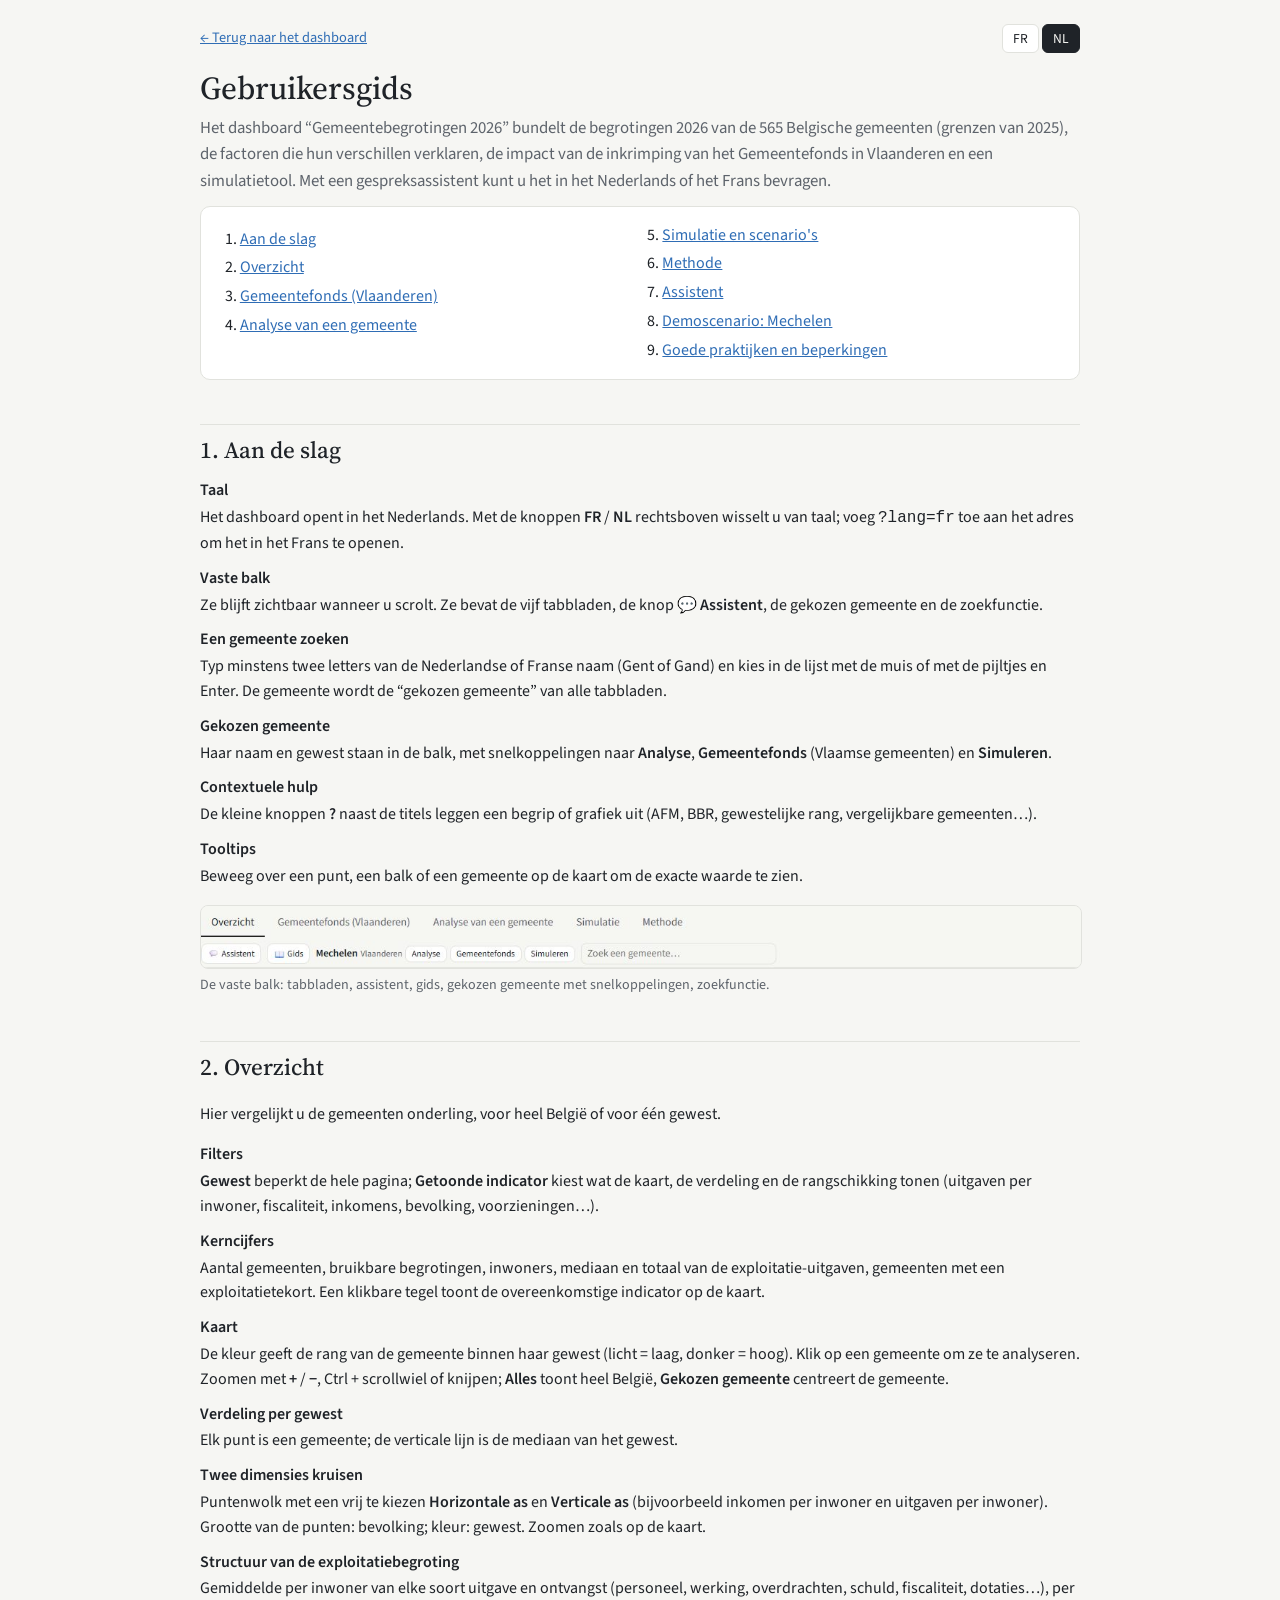
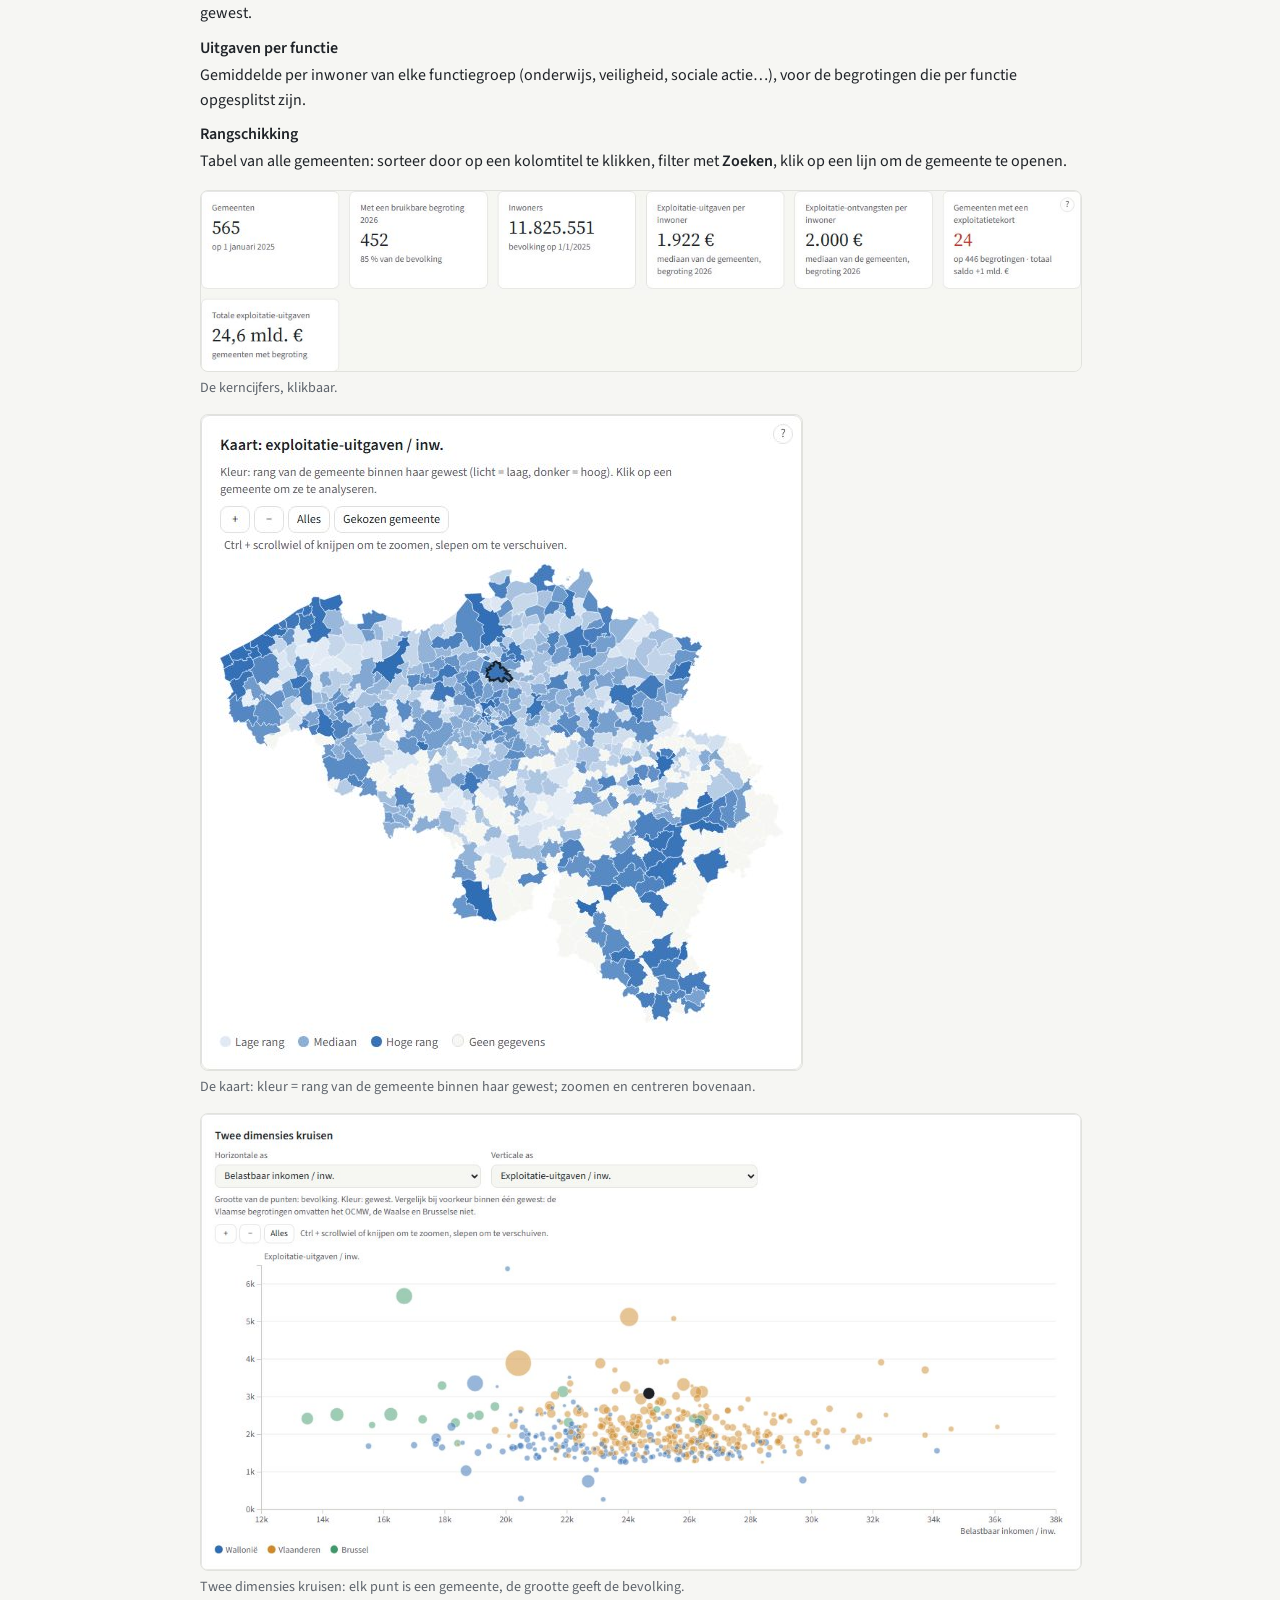
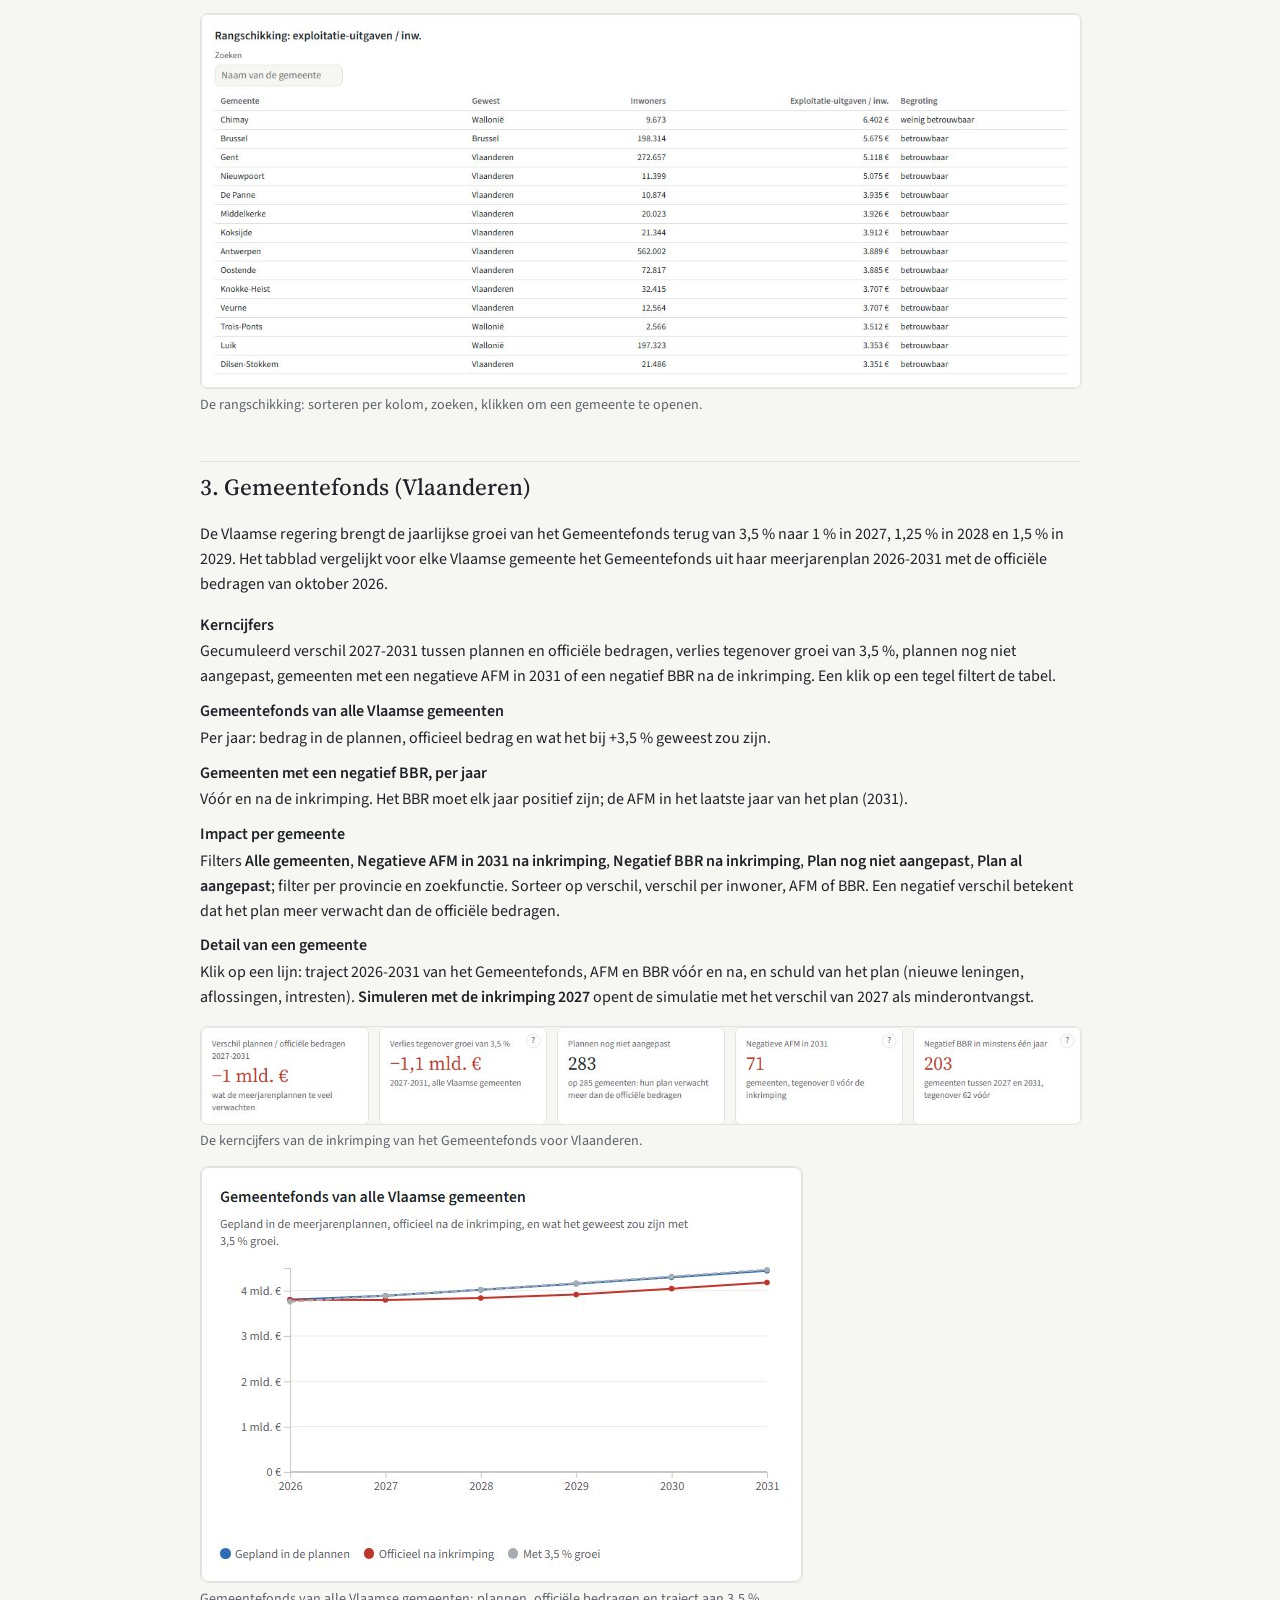
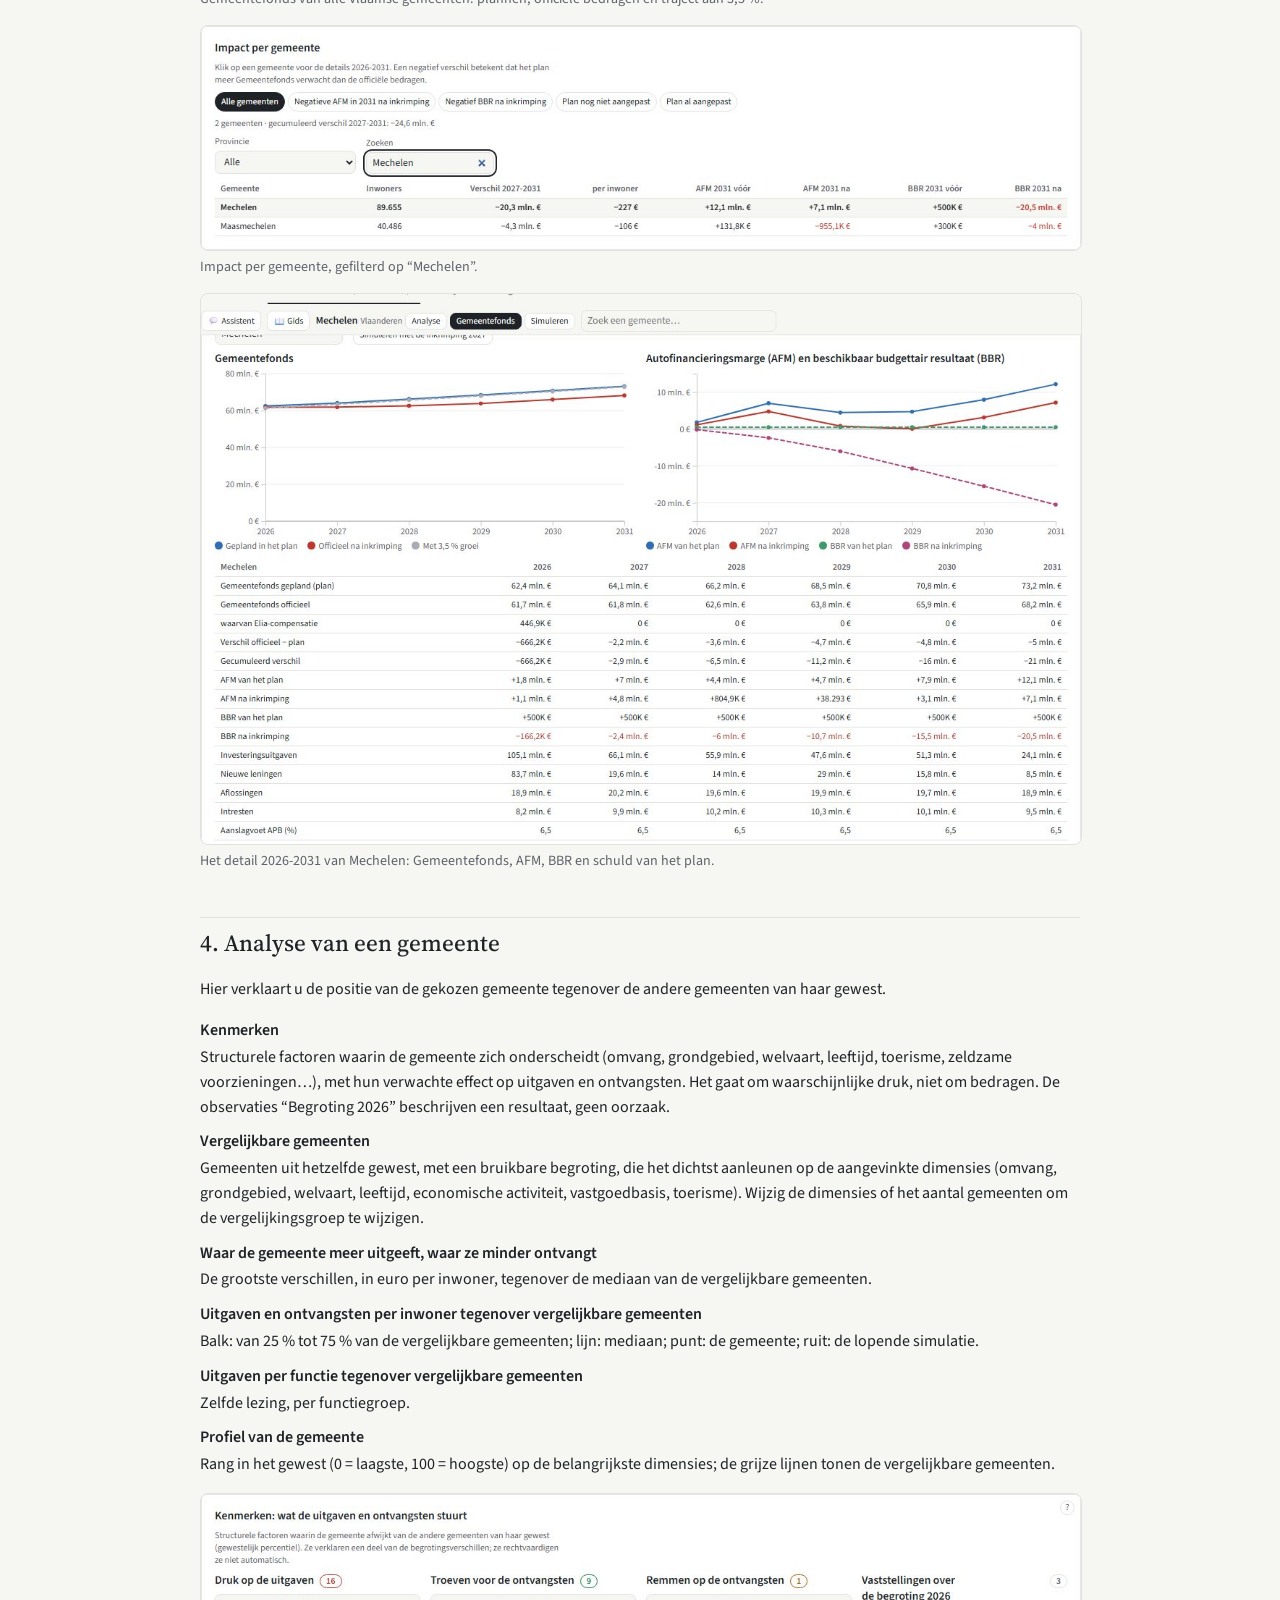
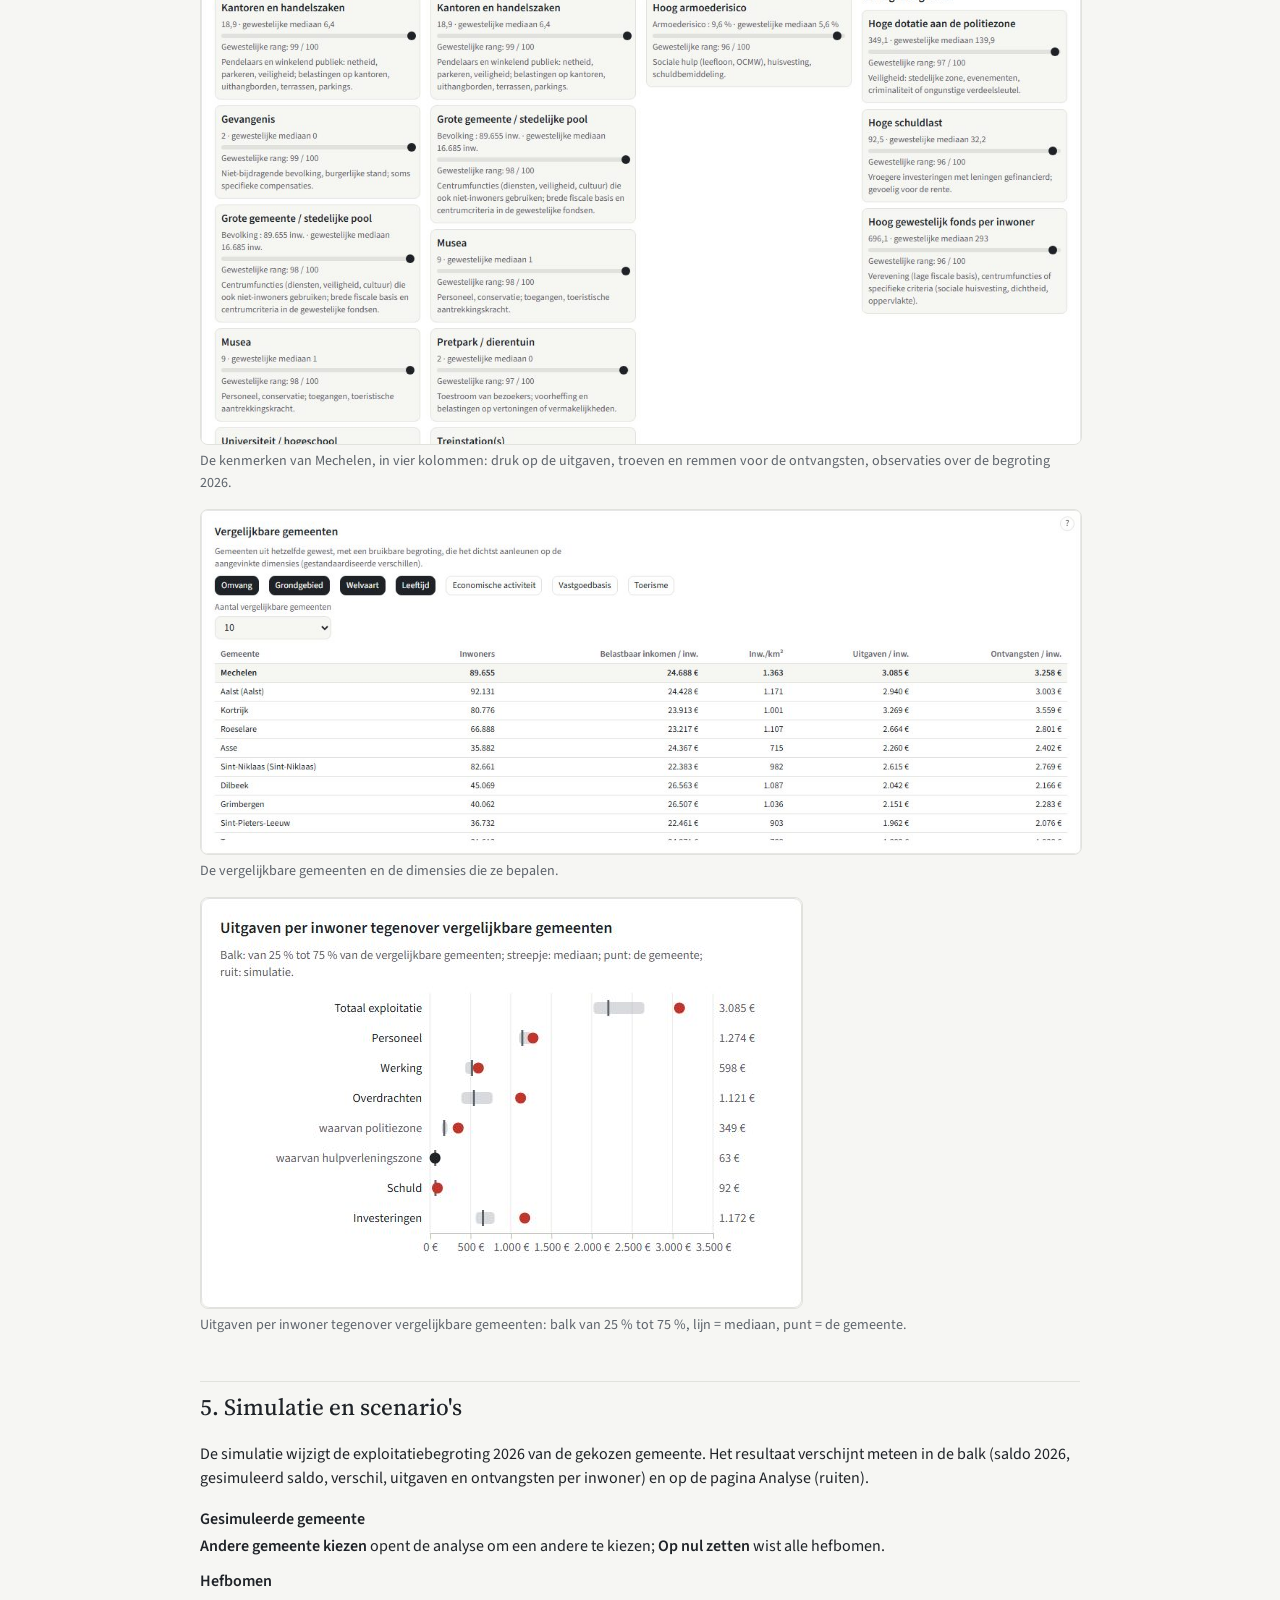
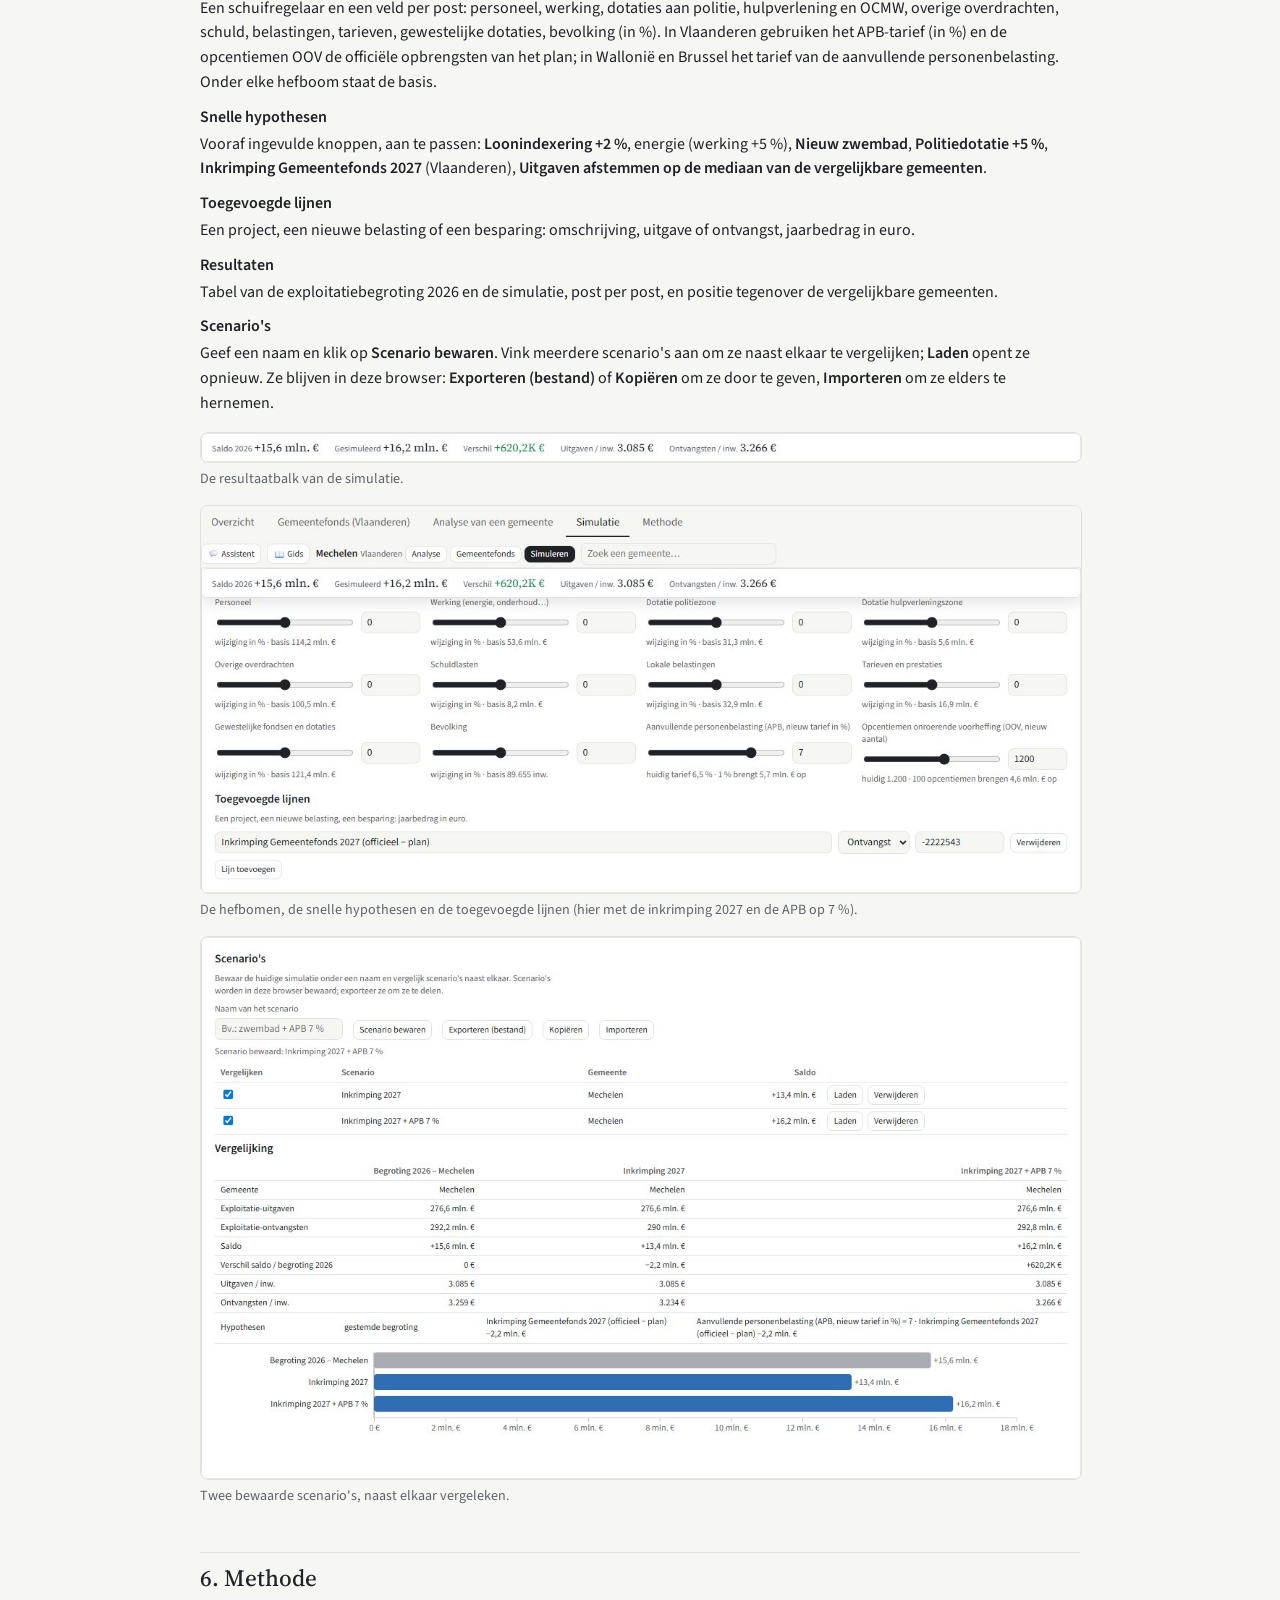
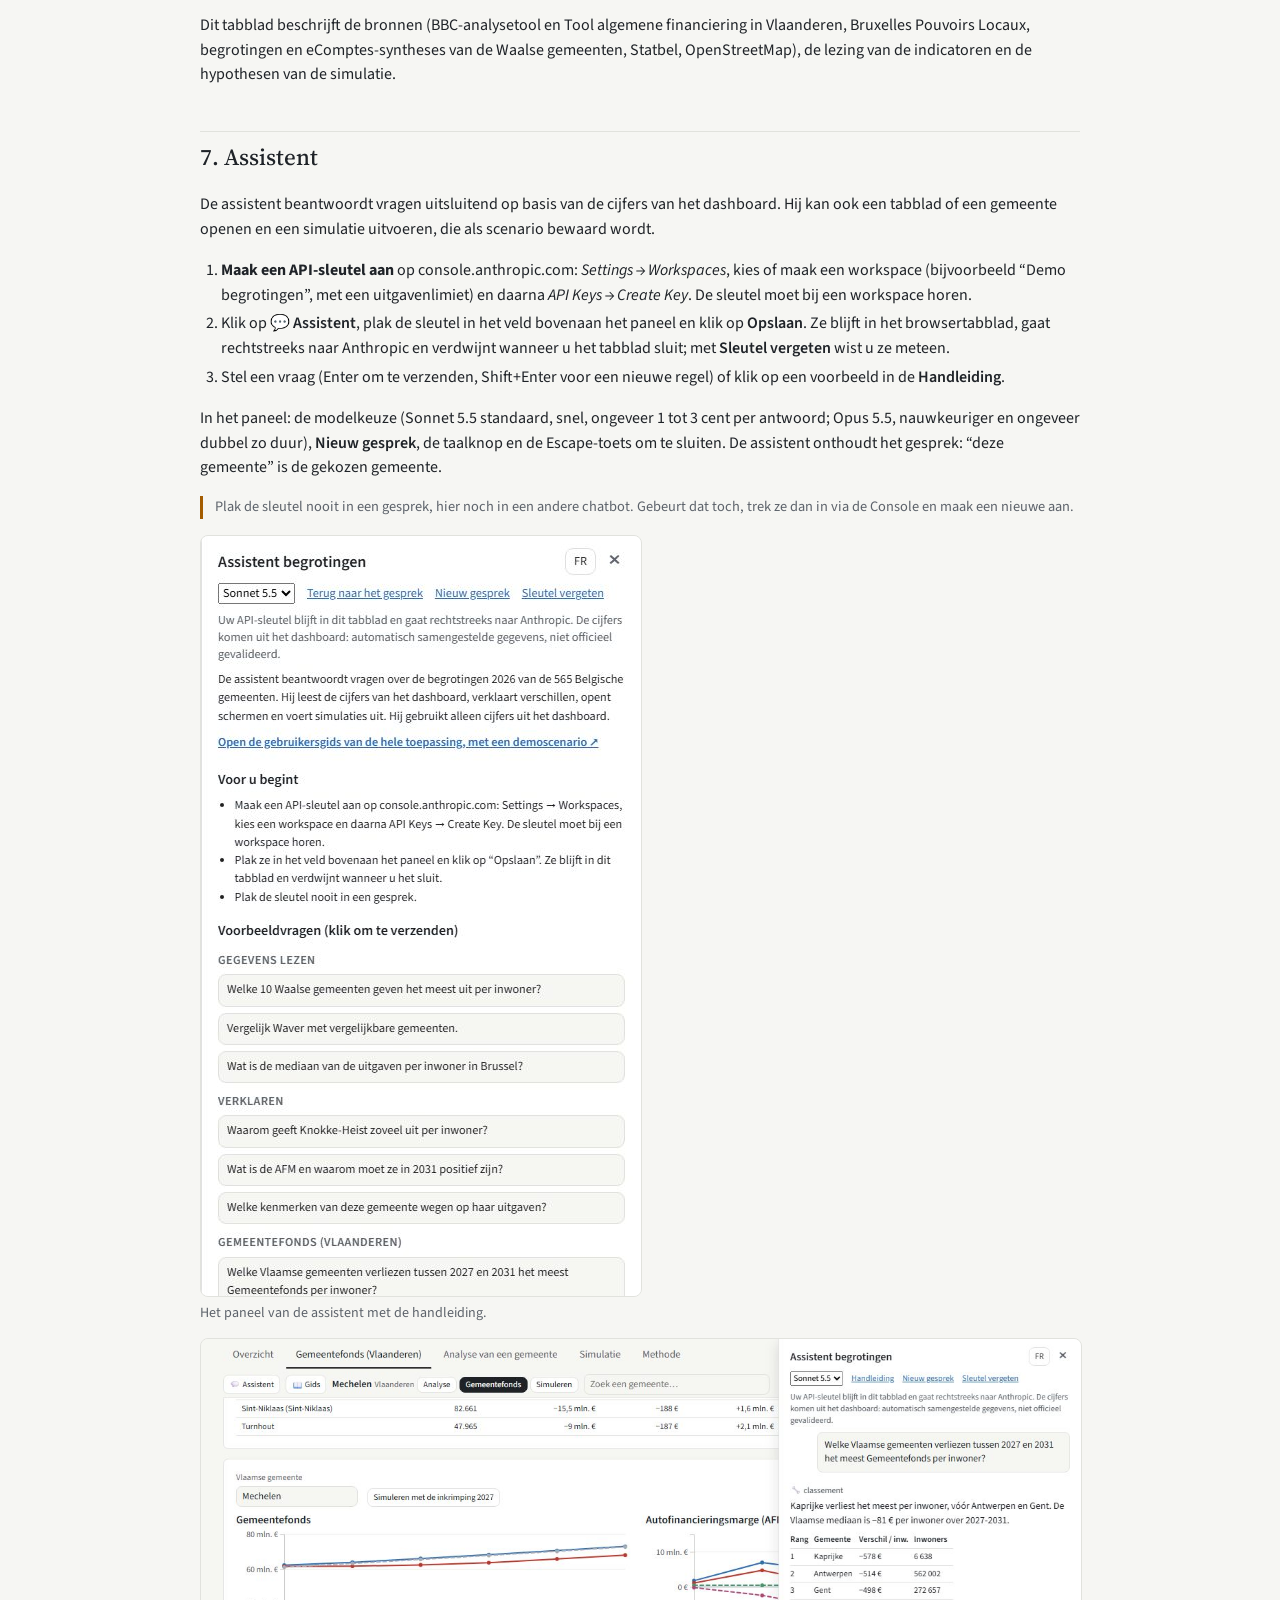
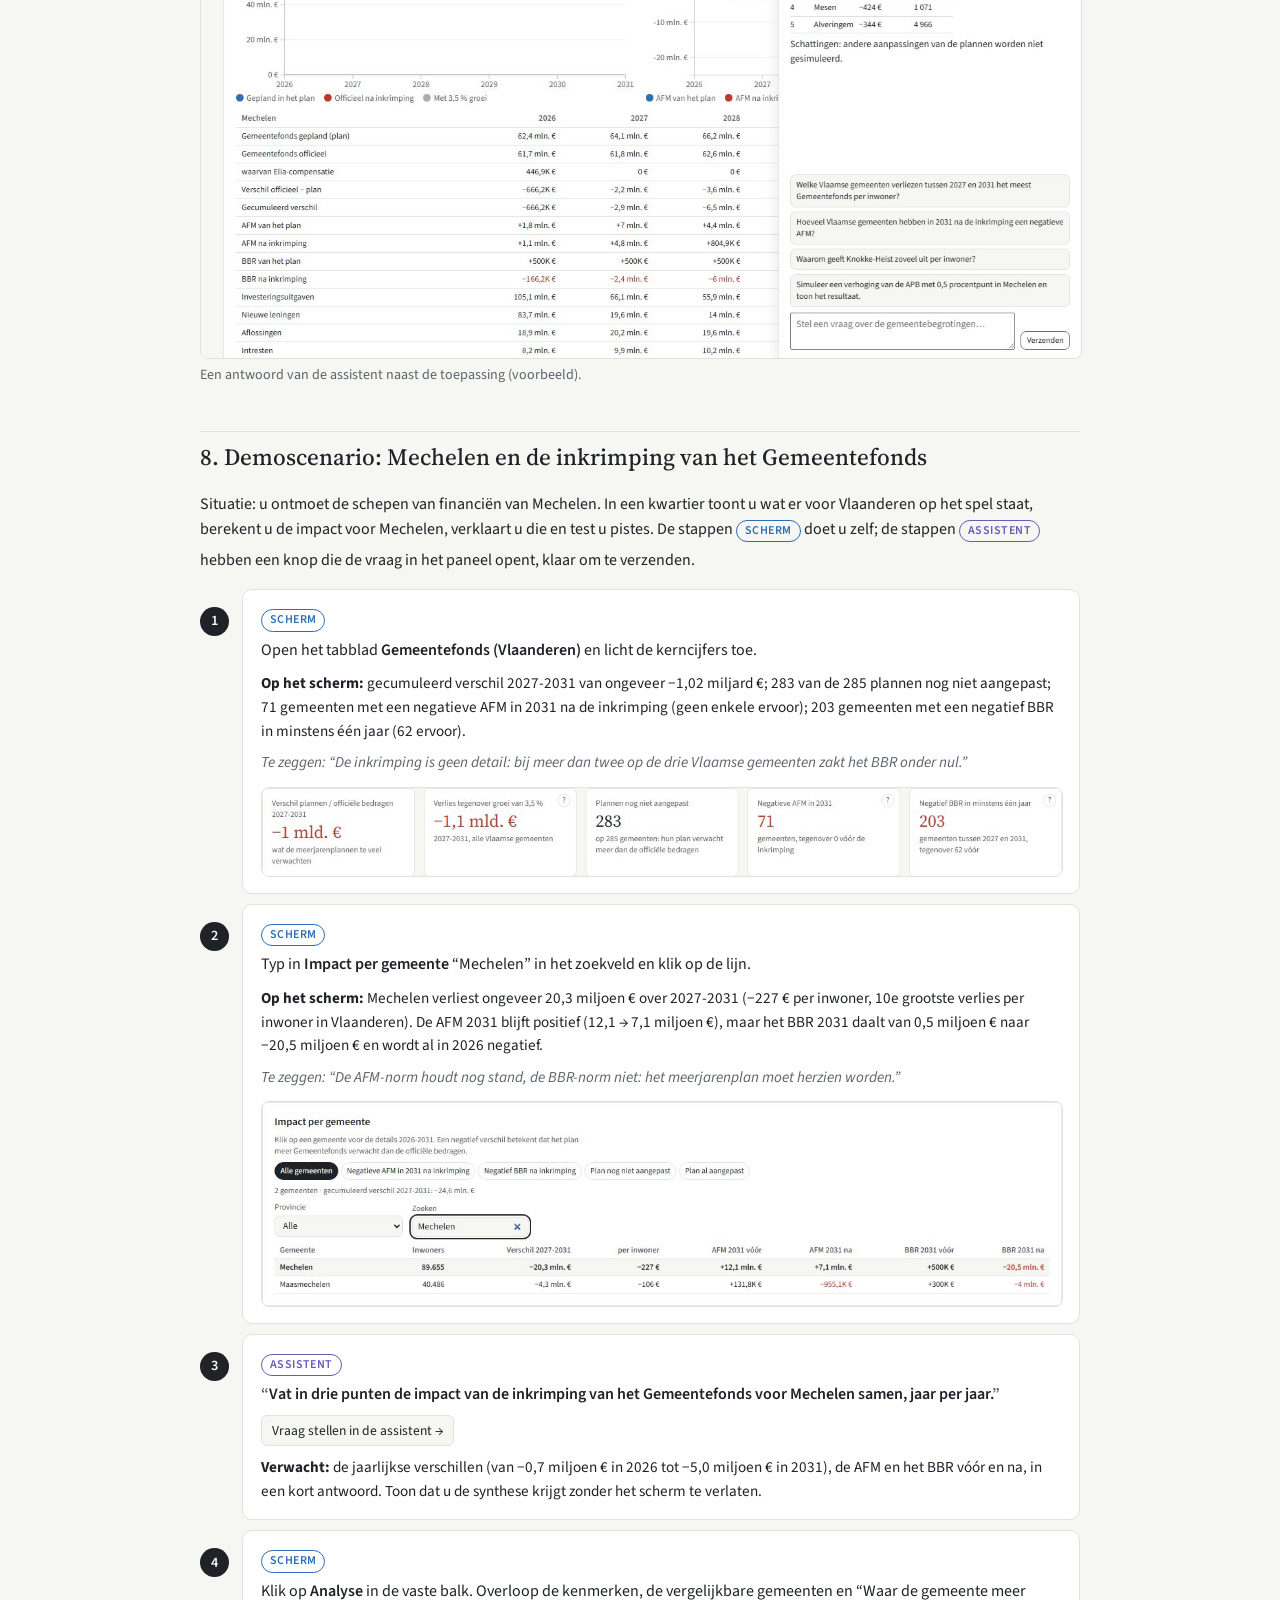
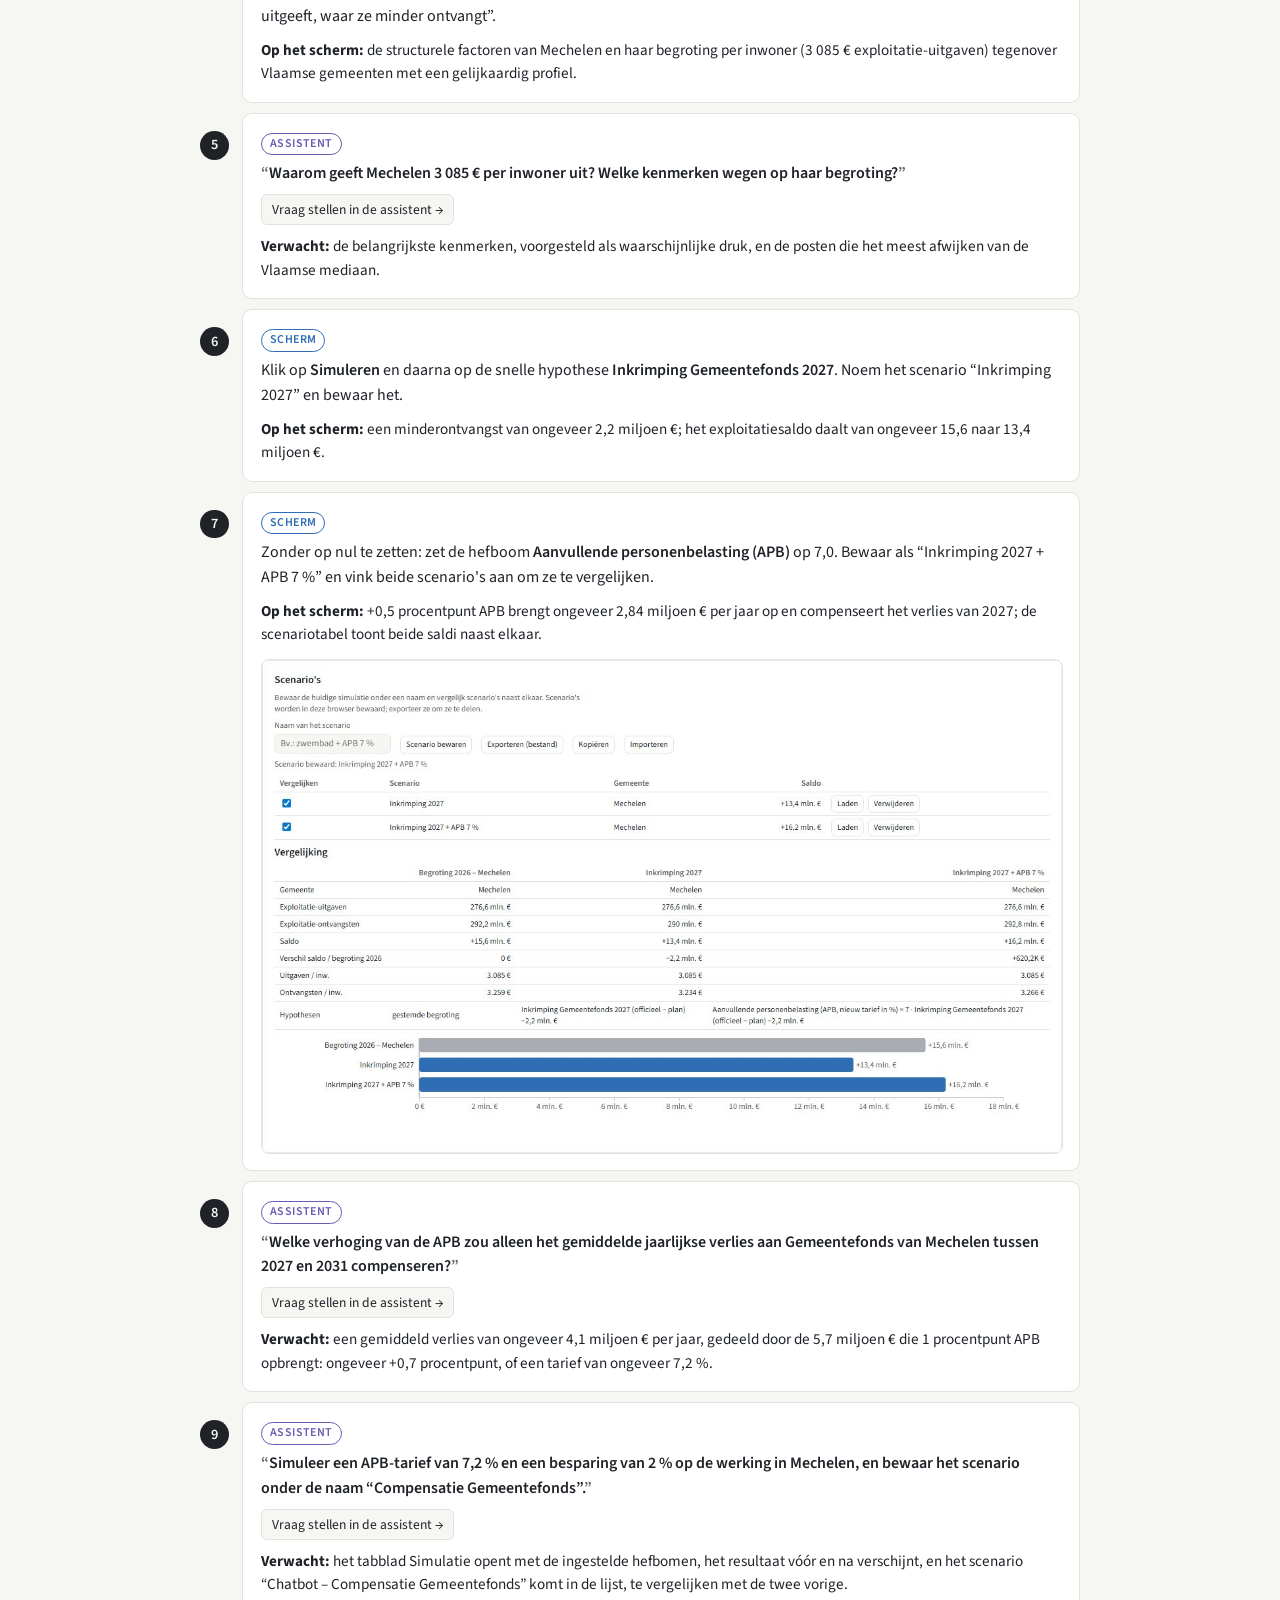
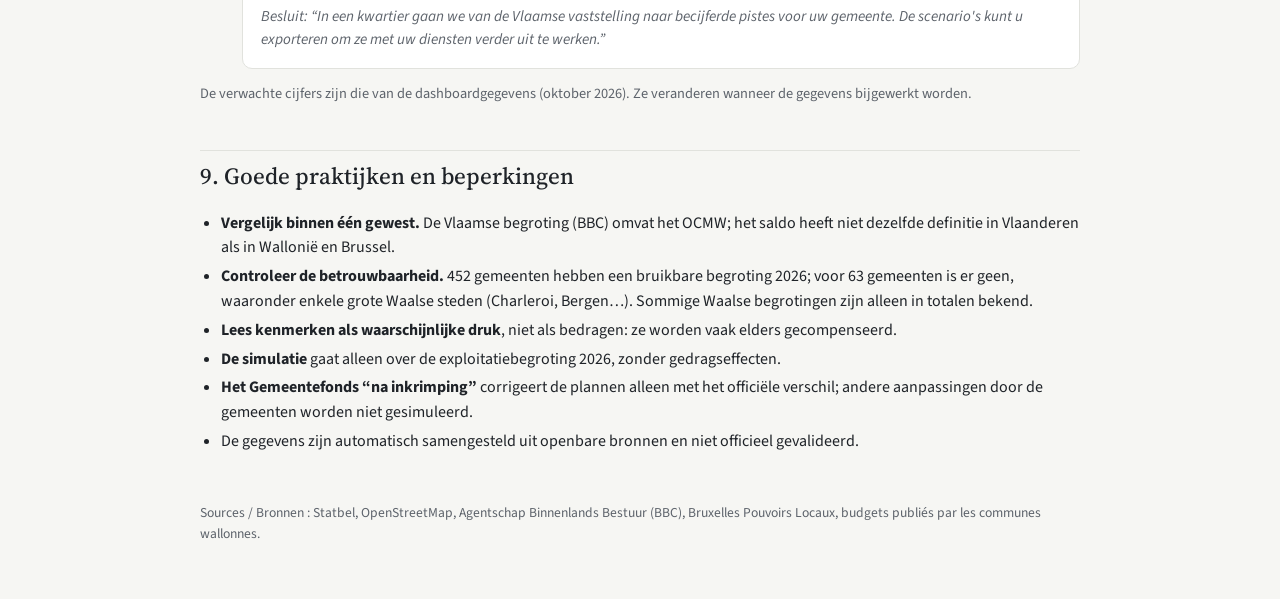
==== guide.html @ 1e76f910 "Assistant Claude, guide d'utilisation illustré et néerlandais par défaut - Panneau « Assistant » : C" ====
<!doctype html>
<html lang="nl">
<head>
<meta charset="utf-8">
<meta name="viewport" content="width=device-width, initial-scale=1, viewport-fit=cover">
<title>Gebruikersgids – Gemeentebegrotingen 2026</title>
<meta name="description" content="Guide d'utilisation du tableau de bord des budgets communaux 2026 et de son assistant, avec un scénario de démonstration. FR / NL.">
<link rel="preconnect" href="https://fonts.googleapis.com">
<link rel="preconnect" href="https://fonts.gstatic.com" crossorigin>
<link rel="stylesheet" href="https://fonts.googleapis.com/css2?family=Source+Sans+3:wght@400;500;600&family=Source+Serif+4:opsz,wght@8..60,400;8..60,500&display=swap">
<style>
:root {
  --font-sans: "Source Sans 3", system-ui, -apple-system, "Segoe UI", sans-serif;
  --font-serif: "Source Serif 4", Georgia, "Times New Roman", serif;
  --bg: #f6f6f3; --panel: #ffffff; --fg: #1f2328; --muted: #5d636b; --line: #e1e2dd; --accent: #2f6db5; --warn: #a35c00; --ai: #6b5bb5;
  color-scheme: light;
}
@media (prefers-color-scheme: dark) {
  :root { --bg: #15171a; --panel: #1d2024; --fg: #e8e9ea; --muted: #a2a8b0; --line: #2f3339; --accent: #6ea4e8; --warn: #e0a24a; --ai: #9b8ce6; color-scheme: dark; }
}
[hidden] { display: none !important; }
html, body { margin: 0; background: var(--bg); color: var(--fg); font-family: var(--font-sans); font-size: 16px; line-height: 1.55; }
.wrap { max-width: 880px; margin: 0 auto; padding: calc(env(safe-area-inset-top, 0px) + 24px) 20px calc(env(safe-area-inset-bottom, 0px) + 56px); }
.top { display: flex; flex-wrap: wrap; gap: 8px 16px; align-items: center; justify-content: space-between; margin-bottom: 8px; font-size: .9rem; }
.top a, main a { color: var(--accent); }
.lang button { font: inherit; font-size: .85rem; padding: 3px 10px; border: 1px solid var(--line); background: var(--panel); color: var(--fg); border-radius: 6px; cursor: pointer; }
.lang button[aria-pressed="true"] { background: var(--fg); color: var(--bg); border-color: var(--fg); }
h1 { font-family: var(--font-serif); font-weight: 500; font-size: 2rem; line-height: 1.2; margin: 16px 0 8px; }
h2 { font-family: var(--font-serif); font-weight: 500; font-size: 1.45rem; margin: 44px 0 10px; padding-top: 8px; border-top: 1px solid var(--line); }
h3 { font-size: 1.05rem; margin: 22px 0 6px; }
.lede { color: var(--muted); font-size: 1.05rem; margin: 0 0 8px; }
.card { background: var(--panel); border: 1px solid var(--line); border-radius: 10px; padding: 16px 18px; margin: 12px 0; }
.toc ol { margin: 0; columns: 2 16rem; column-gap: 24px; }
.toc li { break-inside: avoid; }
ol, ul { padding-left: 1.3rem; }
li { margin: 4px 0; }
dl { margin: 8px 0; }
dt { font-weight: 600; margin-top: 10px; }
dd { margin: 2px 0 0 0; }
.ui { font-weight: 600; }
code { overflow-wrap: anywhere; }
.steps { counter-reset: step; }
.step { counter-increment: step; position: relative; padding-left: 2.6rem; }
.step::before { content: counter(step); position: absolute; left: 0; top: 18px; width: 1.8rem; height: 1.8rem; border-radius: 50%; background: var(--fg); color: var(--bg); font-weight: 600; font-size: .9rem; display: grid; place-items: center; }
.step .card { margin: 10px 0 0; }
.tag { display: inline-block; font-size: .75rem; font-weight: 600; text-transform: uppercase; letter-spacing: .04em; padding: 1px 8px; border-radius: 999px; border: 1px solid currentColor; margin-bottom: 6px; }
.tag.screen { color: var(--accent); } .tag.ai { color: var(--ai); }
.do { margin: 0 0 6px; }
.q { font-weight: 600; margin: 0 0 8px; }
.q::before { content: "« "; color: var(--muted); } .q::after { content: " »"; color: var(--muted); }
[lang="nl"] .q::before { content: "“"; } [lang="nl"] .q::after { content: "”"; }
.ask { display: inline-block; font-size: .85rem; padding: 4px 10px; border: 1px solid var(--line); border-radius: 6px; color: var(--fg) !important; text-decoration: none; background: var(--bg); }
.ask:hover { border-color: var(--muted); }
.expect { margin: 10px 0 0; font-size: .95rem; }
.say { margin: 8px 0 0; font-size: .95rem; color: var(--muted); font-style: italic; }
.note { font-size: .9rem; color: var(--muted); }
.warn { border-left: 3px solid var(--warn); padding-left: 12px; }
.grid { display: grid; grid-template-columns: repeat(auto-fit, minmax(min(100%, 340px), 1fr)); gap: 12px; }
.grid .card { margin: 0; }
.grid h3 { margin-top: 0; }
.grid ul { margin: 0; }
figure { margin: 14px 0; }
figure img, img.thumb { display: block; max-width: 100%; height: auto; border: 1px solid var(--line); border-radius: 8px; background: var(--panel); }
figcaption { font-size: .88rem; color: var(--muted); margin-top: 6px; }
.figs { margin: 16px 0 0; }
img.thumb { margin-top: 12px; }
footer { margin-top: 48px; font-size: .85rem; color: var(--muted); }
</style>
</head>
<body>
<div class="wrap">
  <div class="top">
    <a href="index.html" id="back">← <span data-l="fr">Retour au tableau de bord</span><span data-l="nl">Terug naar het dashboard</span></a>
    <div class="lang" role="group" aria-label="Langue / Taal"><button type="button" data-set="fr">FR</button> <button type="button" data-set="nl">NL</button></div>
  </div>

  <!-- ============================== FRANÇAIS ============================== -->
  <main lang="fr" data-l="fr">
    <h1>Guide d'utilisation</h1>
    <p class="lede">Le tableau de bord « Budgets communaux 2026 » rassemble les budgets 2026 des 565 communes belges (limites de 2025), les facteurs qui expliquent leurs écarts, l'impact de la réduction du Gemeentefonds en Flandre et un outil de simulation. Un assistant conversationnel permet de l'interroger en français ou en néerlandais.</p>
    <nav class="toc card" aria-label="Sommaire"><ol>
      <li><a href="#fr-nav">Prise en main</a></li>
      <li><a href="#fr-apercu">Vue d'ensemble</a></li>
      <li><a href="#fr-gf">Gemeentefonds (Flandre)</a></li>
      <li><a href="#fr-commune">Analyse d'une commune</a></li>
      <li><a href="#fr-sim">Simulation et scénarios</a></li>
      <li><a href="#fr-methode">Méthode</a></li>
      <li><a href="#fr-ai">Assistant</a></li>
      <li><a href="#fr-scenario">Scénario de démo : Malines</a></li>
      <li><a href="#fr-limits">Bonnes pratiques et limites</a></li>
    </ol></nav>

    <h2 id="fr-nav">1. Prise en main</h2>
    <dl>
      <dt>Langue</dt><dd>Le tableau de bord s'ouvre en néerlandais. Les boutons <span class="ui">FR</span> / <span class="ui">NL</span> en haut à droite changent la langue ; ajoutez <code>?lang=fr</code> à l'adresse pour l'ouvrir en français.</dd>
      <dt>Barre fixe</dt><dd>Elle reste visible en faisant défiler la page. Elle contient les cinq onglets, le bouton <span class="ui">💬 Assistant</span>, la commune choisie et la recherche.</dd>
      <dt>Rechercher une commune</dt><dd>Tapez au moins deux lettres du nom français ou néerlandais (Gand ou Gent), puis choisissez dans la liste avec la souris ou les flèches et Entrée. La commune devient la « commune choisie » de tous les onglets.</dd>
      <dt>Commune choisie</dt><dd>Son nom et sa région s'affichent dans la barre, avec des raccourcis vers <span class="ui">Analyse</span>, <span class="ui">Gemeentefonds</span> (communes flamandes) et <span class="ui">Simuler</span>.</dd>
      <dt>Aide contextuelle</dt><dd>Les petits boutons <span class="ui">?</span> à côté des titres expliquent un terme ou un graphique (AFM, BBR, rang régional, communes comparables…).</dd>
      <dt>Infobulles</dt><dd>Survolez un point, une barre ou une commune sur la carte pour voir sa valeur exacte.</dd>
    </dl>

        <div class="figs"><figure><a href="guide_img/fr/barre.jpg" target="_blank" rel="noopener"><img src="guide_img/fr/barre.jpg" alt="Capture d'écran : La barre fixe : onglets, assistant, guide, commune choisie et ses raccourcis, recherche." loading="lazy"></a><figcaption>La barre fixe : onglets, assistant, guide, commune choisie et ses raccourcis, recherche.</figcaption></figure></div>

    <h2 id="fr-apercu">2. Vue d'ensemble</h2>
    <p>Elle compare les communes entre elles, pour toute la Belgique ou pour une région.</p>
    <dl>
      <dt>Filtres</dt><dd><span class="ui">Région</span> restreint toute la page ; <span class="ui">Indicateur affiché</span> choisit ce que montrent la carte, la distribution et le classement (dépenses par habitant, fiscalité, revenus, population, équipements…).</dd>
      <dt>Chiffres clés</dt><dd>Nombre de communes, budgets exploitables, habitants, médiane et total des dépenses d'exploitation, communes en déficit. Une tuile cliquable met à jour la carte avec l'indicateur correspondant.</dd>
      <dt>Carte</dt><dd>La couleur donne le rang de la commune dans sa région (clair = bas, foncé = haut). Cliquez sur une commune pour l'analyser. Zoom avec <span class="ui">+</span> / <span class="ui">−</span>, Ctrl + molette ou en pinçant ; <span class="ui">Tout</span> recadre la Belgique, <span class="ui">Commune choisie</span> centre la commune.</dd>
      <dt>Distribution par région</dt><dd>Chaque point est une commune ; le trait vertical marque la médiane de la région.</dd>
      <dt>Croiser deux dimensions</dt><dd>Nuage de points avec un <span class="ui">Axe horizontal</span> et un <span class="ui">Axe vertical</span> au choix (par exemple revenu par habitant et dépenses par habitant). Taille des points : population ; couleur : région. Zoom comme sur la carte.</dd>
      <dt>Structure du budget d'exploitation</dt><dd>Moyenne par habitant de chaque nature de dépense et de recette (personnel, fonctionnement, transferts, dette, fiscalité, dotations…), par région.</dd>
      <dt>Dépenses par fonction</dt><dd>Moyenne par habitant de chaque groupe de fonctions (enseignement, sécurité, action sociale…), pour les budgets ventilés par fonction.</dd>
      <dt>Classement</dt><dd>Tableau de toutes les communes : triez en cliquant sur un en-tête, filtrez avec <span class="ui">Rechercher</span>, cliquez sur une ligne pour ouvrir la commune.</dd>
    </dl>

        <div class="figs"><figure><a href="guide_img/fr/apercu_tuiles.jpg" target="_blank" rel="noopener"><img src="guide_img/fr/apercu_tuiles.jpg" alt="Capture d'écran : Les chiffres clés, cliquables." loading="lazy"></a><figcaption>Les chiffres clés, cliquables.</figcaption></figure><figure><a href="guide_img/fr/apercu_carte.jpg" target="_blank" rel="noopener"><img src="guide_img/fr/apercu_carte.jpg" alt="Capture d'écran : La carte : couleur = rang de la commune dans sa région ; zoom et recentrage en haut." loading="lazy"></a><figcaption>La carte : couleur = rang de la commune dans sa région ; zoom et recentrage en haut.</figcaption></figure><figure><a href="guide_img/fr/apercu_nuage.jpg" target="_blank" rel="noopener"><img src="guide_img/fr/apercu_nuage.jpg" alt="Capture d'écran : Croiser deux dimensions : chaque point est une commune, la taille donne la population." loading="lazy"></a><figcaption>Croiser deux dimensions : chaque point est une commune, la taille donne la population.</figcaption></figure><figure><a href="guide_img/fr/apercu_classement.jpg" target="_blank" rel="noopener"><img src="guide_img/fr/apercu_classement.jpg" alt="Capture d'écran : Le classement : tri par colonne, recherche, clic pour ouvrir une commune." loading="lazy"></a><figcaption>Le classement : tri par colonne, recherche, clic pour ouvrir une commune.</figcaption></figure></div>

    <h2 id="fr-gf">3. Gemeentefonds (Flandre)</h2>
    <p>Le gouvernement flamand ramène la croissance annuelle du Gemeentefonds de 3,5 % à 1 % en 2027, 1,25 % en 2028 et 1,5 % en 2029. L'onglet compare, pour chaque commune flamande, le Gemeentefonds prévu dans son plan pluriannuel 2026-2031 et les montants officiels d'octobre 2026.</p>
    <dl>
      <dt>Chiffres clés</dt><dd>Écart cumulé 2027-2031 entre plans et montants officiels, perte par rapport à une croissance de 3,5 %, plans pas encore adaptés, communes avec une AFM 2031 négative ou un BBR négatif après la réduction. Cliquer sur une tuile filtre le tableau.</dd>
      <dt>Gemeentefonds de toutes les communes flamandes</dt><dd>Par année : montant prévu dans les plans, montant officiel et ce qu'il aurait été à +3,5 %.</dd>
      <dt>Communes avec un BBR négatif, par année</dt><dd>Avant et après la réduction. Le BBR doit être positif chaque année ; l'AFM doit l'être la dernière année du plan (2031).</dd>
      <dt>Impact par commune</dt><dd>Filtres <span class="ui">Toutes les communes</span>, <span class="ui">AFM 2031 négative après réduction</span>, <span class="ui">BBR négatif après réduction</span>, <span class="ui">Plan pas encore adapté</span>, <span class="ui">Plan déjà adapté</span> ; filtre par province et recherche. Triez par écart, écart par habitant, AFM ou BBR. Un écart négatif signifie que le plan attend plus que les montants officiels.</dd>
      <dt>Détail d'une commune</dt><dd>Cliquez sur une ligne : trajectoire 2026-2031 du Gemeentefonds, AFM et BBR avant et après, et dette du plan (nouveaux emprunts, remboursements, intérêts). <span class="ui">Simuler avec la réduction 2027</span> ouvre la simulation avec l'écart 2027 comme recette en moins.</dd>
    </dl>

        <div class="figs"><figure><a href="guide_img/fr/gf_tuiles.jpg" target="_blank" rel="noopener"><img src="guide_img/fr/gf_tuiles.jpg" alt="Capture d'écran : Les chiffres clés de la réduction du Gemeentefonds pour la Flandre." loading="lazy"></a><figcaption>Les chiffres clés de la réduction du Gemeentefonds pour la Flandre.</figcaption></figure><figure><a href="guide_img/fr/gf_total.jpg" target="_blank" rel="noopener"><img src="guide_img/fr/gf_total.jpg" alt="Capture d'écran : Gemeentefonds de toutes les communes flamandes : plans, montants officiels et trajectoire à 3,5 %." loading="lazy"></a><figcaption>Gemeentefonds de toutes les communes flamandes : plans, montants officiels et trajectoire à 3,5 %.</figcaption></figure><figure><a href="guide_img/fr/gf_tableau.jpg" target="_blank" rel="noopener"><img src="guide_img/fr/gf_tableau.jpg" alt="Capture d'écran : Impact par commune, filtré sur « Mechelen »." loading="lazy"></a><figcaption>Impact par commune, filtré sur « Mechelen ».</figcaption></figure><figure><a href="guide_img/fr/gf_commune.jpg" target="_blank" rel="noopener"><img src="guide_img/fr/gf_commune.jpg" alt="Capture d'écran : Le détail 2026-2031 de Malines : Gemeentefonds, AFM, BBR et dette du plan." loading="lazy"></a><figcaption>Le détail 2026-2031 de Malines : Gemeentefonds, AFM, BBR et dette du plan.</figcaption></figure></div>

    <h2 id="fr-commune">4. Analyse d'une commune</h2>
    <p>Elle explique la position de la commune choisie face aux autres communes de sa région.</p>
    <dl>
      <dt>Spécificités</dt><dd>Facteurs structurels où la commune se distingue (taille, territoire, richesse, âge, tourisme, équipements rares…), avec leur effet attendu sur les dépenses et les recettes. Ce sont des pressions probables, pas des montants. Les observations « Budget 2026 » décrivent un résultat, pas une cause.</dd>
      <dt>Communes comparables</dt><dd>Communes de la même région, au budget exploitable, les plus proches sur les dimensions cochées (taille, territoire, richesse, âge, activité économique, base immobilière, tourisme). Changez les dimensions ou le nombre de communes pour changer le groupe de comparaison.</dd>
      <dt>Où la commune dépense plus, où elle perçoit moins</dt><dd>Les plus grands écarts, en euros par habitant, par rapport à la médiane des comparables.</dd>
      <dt>Dépenses et recettes par habitant face aux comparables</dt><dd>Barre : de 25 % à 75 % des comparables ; trait : médiane ; point : la commune ; losange : la simulation en cours.</dd>
      <dt>Dépenses par fonction face aux comparables</dt><dd>Même lecture, par groupe de fonctions.</dd>
      <dt>Profil de la commune</dt><dd>Rang dans la région (0 = la plus basse, 100 = la plus haute) sur les principales dimensions ; les traits gris montrent les comparables.</dd>
    </dl>

        <div class="figs"><figure><a href="guide_img/fr/commune_specificites.jpg" target="_blank" rel="noopener"><img src="guide_img/fr/commune_specificites.jpg" alt="Capture d'écran : Les spécificités de Malines, en quatre colonnes : pressions à la dépense, atouts et freins pour les recettes, observations sur le budget 2026." loading="lazy"></a><figcaption>Les spécificités de Malines, en quatre colonnes : pressions à la dépense, atouts et freins pour les recettes, observations sur le budget 2026.</figcaption></figure><figure><a href="guide_img/fr/commune_comparables.jpg" target="_blank" rel="noopener"><img src="guide_img/fr/commune_comparables.jpg" alt="Capture d'écran : Les communes comparables et les dimensions qui les définissent." loading="lazy"></a><figcaption>Les communes comparables et les dimensions qui les définissent.</figcaption></figure><figure><a href="guide_img/fr/commune_depenses.jpg" target="_blank" rel="noopener"><img src="guide_img/fr/commune_depenses.jpg" alt="Capture d'écran : Dépenses par habitant face aux comparables : barre de 25 % à 75 %, trait = médiane, point = la commune." loading="lazy"></a><figcaption>Dépenses par habitant face aux comparables : barre de 25 % à 75 %, trait = médiane, point = la commune.</figcaption></figure></div>

    <h2 id="fr-sim">5. Simulation et scénarios</h2>
    <p>La simulation fait varier le budget d'exploitation 2026 de la commune choisie. Le résultat s'affiche tout de suite dans le bandeau (solde 2026, solde simulé, écart, dépenses et recettes par habitant) et sur la page Analyse (losanges).</p>
    <dl>
      <dt>Commune simulée</dt><dd><span class="ui">Changer de commune</span> ouvre l'analyse pour en choisir une autre ; <span class="ui">Remettre à zéro</span> efface tous les leviers.</dd>
      <dt>Leviers</dt><dd>Un curseur et un champ par poste : personnel, fonctionnement, dotations police, secours et CPAS, autres transferts, dette, taxes, tarifs, dotations régionales, population (en %). En Flandre, le taux d'APB (en %) et les centimes additionnels OOV utilisent les rendements officiels du plan ; en Wallonie et à Bruxelles, le taux d'additionnel IPP. La base de chaque levier est affichée dessous.</dd>
      <dt>Hypothèses rapides</dt><dd>Boutons pré-remplis, à ajuster : <span class="ui">Indexation des salaires +2 %</span>, <span class="ui">Énergie : fonctionnement +5 %</span>, <span class="ui">Nouvelle piscine</span>, <span class="ui">Dotation police +5 %</span>, <span class="ui">Réduction du Gemeentefonds 2027</span> (Flandre), <span class="ui">Aligner les dépenses sur la médiane des pairs</span>.</dd>
      <dt>Lignes ajoutées</dt><dd>Un projet, une taxe nouvelle ou une économie : libellé, dépense ou recette, montant annuel en euros.</dd>
      <dt>Résultats</dt><dd>Tableau du budget d'exploitation 2026 et simulé, poste par poste, et position face aux communes comparables.</dd>
      <dt>Scénarios</dt><dd>Donnez un nom puis <span class="ui">Enregistrer le scénario</span>. Cochez plusieurs scénarios pour les comparer côte à côte ; <span class="ui">Charger</span> les rouvre. Ils restent dans ce navigateur : <span class="ui">Exporter (fichier)</span> ou <span class="ui">Copier</span> pour les transmettre, <span class="ui">Importer</span> pour les reprendre ailleurs.</dd>
    </dl>

        <div class="figs"><figure><a href="guide_img/fr/sim_bandeau.jpg" target="_blank" rel="noopener"><img src="guide_img/fr/sim_bandeau.jpg" alt="Capture d'écran : Le bandeau de résultat de la simulation." loading="lazy"></a><figcaption>Le bandeau de résultat de la simulation.</figcaption></figure><figure><a href="guide_img/fr/sim_leviers.jpg" target="_blank" rel="noopener"><img src="guide_img/fr/sim_leviers.jpg" alt="Capture d'écran : Les leviers, les hypothèses rapides et les lignes ajoutées (ici avec la réduction 2027 et l'APB à 7 %)." loading="lazy"></a><figcaption>Les leviers, les hypothèses rapides et les lignes ajoutées (ici avec la réduction 2027 et l'APB à 7 %).</figcaption></figure><figure><a href="guide_img/fr/sim_scenarios.jpg" target="_blank" rel="noopener"><img src="guide_img/fr/sim_scenarios.jpg" alt="Capture d'écran : Deux scénarios enregistrés et comparés côte à côte." loading="lazy"></a><figcaption>Deux scénarios enregistrés et comparés côte à côte.</figcaption></figure></div>

    <h2 id="fr-methode">6. Méthode</h2>
    <p>L'onglet décrit les sources (BBC-analysetool et Tool algemene financiering en Flandre, Bruxelles Pouvoirs Locaux, budgets et synthèses eComptes publiés par les communes wallonnes, Statbel, OpenStreetMap), la manière de lire les indicateurs et les hypothèses de la simulation.</p>

    <h2 id="fr-ai">7. Assistant</h2>
    <p>L'assistant répond aux questions en s'appuyant uniquement sur les chiffres du tableau de bord. Il peut aussi ouvrir un onglet ou une commune et lancer une simulation, enregistrée comme scénario.</p>
    <ol>
      <li><b>Créez une clé API</b> sur console.anthropic.com : <i>Settings → Workspaces</i>, choisissez ou créez un workspace (par exemple « Démo budgets », avec une limite de dépense), puis <i>API Keys → Create Key</i>. La clé doit appartenir à un workspace.</li>
      <li>Cliquez sur <span class="ui">💬 Assistant</span>, collez la clé dans le champ en haut du panneau, puis <span class="ui">Enregistrer</span>. Elle reste dans l'onglet du navigateur, part directement chez Anthropic et disparaît à la fermeture de l'onglet ; <span class="ui">Oublier la clé</span> l'efface tout de suite.</li>
      <li>Posez une question (Entrée pour envoyer, Maj+Entrée pour aller à la ligne) ou cliquez sur un exemple du <span class="ui">Mode d'emploi</span>.</li>
    </ol>
    <p>Dans le panneau : le sélecteur de modèle (Sonnet 5.5 par défaut, rapide, environ 1 à 3 centimes par réponse ; Opus 5.5, plus précis et environ deux fois plus cher), <span class="ui">Nouvelle conversation</span>, le bouton de langue et la touche Échap pour fermer. L'assistant garde le fil de la conversation : « cette commune » désigne la commune choisie.</p>
    <p class="note warn">Ne collez jamais la clé dans une conversation, ni ici ni dans un autre chatbot. Si cela arrive, révoquez-la dans la Console et créez-en une nouvelle.</p>

        <div class="figs"><figure><a href="guide_img/fr/assistant_aide.jpg" target="_blank" rel="noopener"><img src="guide_img/fr/assistant_aide.jpg" alt="Capture d'écran : Le panneau de l'assistant avec son mode d'emploi." loading="lazy"></a><figcaption>Le panneau de l'assistant avec son mode d'emploi.</figcaption></figure><figure><a href="guide_img/fr/assistant_reponse.jpg" target="_blank" rel="noopener"><img src="guide_img/fr/assistant_reponse.jpg" alt="Capture d'écran : Une réponse de l'assistant à côté de l'application (exemple)." loading="lazy"></a><figcaption>Une réponse de l'assistant à côté de l'application (exemple).</figcaption></figure></div>

    <h2 id="fr-scenario">8. Scénario de démo : Malines face à la réduction du Gemeentefonds</h2>
    <p>Situation : vous rencontrez l'échevin des finances de Malines. En une quinzaine de minutes, vous montrez l'enjeu pour la Flandre, chiffrez l'impact pour Malines, l'expliquez et testez des pistes. Les étapes <span class="tag screen">Écran</span> se font à la main ; les étapes <span class="tag ai">Assistant</span> ont un bouton qui ouvre la question dans le panneau, prête à être envoyée.</p>
    <div class="steps">
      <div class="step"><div class="card"><span class="tag screen">Écran</span>
        <p class="do">Ouvrez l'onglet <span class="ui">Gemeentefonds (Flandre)</span> et commentez les chiffres clés.</p>
        <p class="expect"><b>À l'écran :</b> écart cumulé 2027-2031 d'environ −1,02 Md€ ; 283 plans sur 285 pas encore adaptés ; 71 communes avec une AFM 2031 négative après la réduction (aucune avant) ; 203 communes avec un BBR négatif au moins une année (62 avant).</p>
        <p class="say">À dire : « La réduction n'est pas un détail : plus de deux communes flamandes sur trois voient leur BBR passer sous zéro. »</p>
      
        <img class="thumb" src="guide_img/fr/gf_tuiles.jpg" alt="Capture d'écran : Les chiffres clés de la réduction du Gemeentefonds pour la Flandre." loading="lazy">
      </div></div>
      <div class="step"><div class="card"><span class="tag screen">Écran</span>
        <p class="do">Dans <span class="ui">Impact par commune</span>, tapez « Mechelen » dans la recherche et cliquez sur la ligne.</p>
        <p class="expect"><b>À l'écran :</b> Malines perd environ 20,3 M€ sur 2027-2031 (−227 € par habitant, 10<sup>e</sup> plus forte perte par habitant de Flandre). Son AFM 2031 reste positive (12,1 M€ → 7,1 M€), mais son BBR 2031 passe de 0,5 M€ à −20,5 M€ et devient négatif dès 2026.</p>
        <p class="say">À dire : « La norme d'AFM tient encore, celle du BBR non : le plan pluriannuel devra être revu. »</p>
      
        <img class="thumb" src="guide_img/fr/gf_tableau.jpg" alt="Capture d'écran : Impact par commune, filtré sur « Mechelen »." loading="lazy">
      </div></div>
      <div class="step"><div class="card"><span class="tag ai">Assistant</span>
        <p class="q">Résume en trois points l'impact de la réduction du Gemeentefonds pour Malines, année par année.</p>
        <a class="ask" data-q>Poser dans l'assistant →</a>
        <p class="expect"><b>Attendu :</b> les écarts annuels (de −0,7 M€ en 2026 à −5,0 M€ en 2031), l'AFM et le BBR avant et après, en une réponse courte. Montrez qu'on obtient la synthèse sans quitter l'écran.</p>
      </div></div>
      <div class="step"><div class="card"><span class="tag screen">Écran</span>
        <p class="do">Cliquez sur <span class="ui">Analyse</span> dans la barre fixe. Parcourez les spécificités, les communes comparables et « Où la commune dépense plus, où elle perçoit moins ».</p>
        <p class="expect"><b>À l'écran :</b> les facteurs structurels de Malines et son budget par habitant (3 085 € de dépenses d'exploitation) face à des communes flamandes au profil semblable.</p>
      </div></div>
      <div class="step"><div class="card"><span class="tag ai">Assistant</span>
        <p class="q">Pourquoi Malines dépense-t-elle 3 085 € par habitant ? Quelles spécificités pèsent sur son budget ?</p>
        <a class="ask" data-q>Poser dans l'assistant →</a>
        <p class="expect"><b>Attendu :</b> les principales spécificités, présentées comme des pressions probables, et les postes qui s'écartent le plus de la médiane flamande.</p>
      </div></div>
      <div class="step"><div class="card"><span class="tag screen">Écran</span>
        <p class="do">Cliquez sur <span class="ui">Simuler</span>, puis sur l'hypothèse rapide <span class="ui">Réduction du Gemeentefonds 2027</span>. Nommez le scénario « Réduction 2027 » et enregistrez-le.</p>
        <p class="expect"><b>À l'écran :</b> une ligne de recette en moins d'environ 2,2 M€ ; le solde d'exploitation passe d'environ 15,6 M€ à 13,4 M€.</p>
      </div></div>
      <div class="step"><div class="card"><span class="tag screen">Écran</span>
        <p class="do">Sans remettre à zéro, réglez le levier <span class="ui">Taux additionnel IPP (APB)</span> sur 7,0. Enregistrez sous « Réduction 2027 + APB 7 % », puis cochez les deux scénarios pour les comparer.</p>
        <p class="expect"><b>À l'écran :</b> +0,5 point d'APB rapporte environ 2,84 M€ par an et compense la perte de 2027 ; le tableau des scénarios montre les deux soldes côte à côte.</p>
      
        <img class="thumb" src="guide_img/fr/sim_scenarios.jpg" alt="Capture d'écran : Deux scénarios enregistrés et comparés côte à côte." loading="lazy">
      </div></div>
      <div class="step"><div class="card"><span class="tag ai">Assistant</span>
        <p class="q">Quelle hausse de l'APB compenserait à elle seule la perte annuelle moyenne de Gemeentefonds de Malines entre 2027 et 2031 ?</p>
        <a class="ask" data-q>Poser dans l'assistant →</a>
        <p class="expect"><b>Attendu :</b> une perte moyenne d'environ 4,1 M€ par an, rapportée aux 5,7 M€ que rapporte 1 point d'APB : environ +0,7 point, soit un taux d'environ 7,2 %.</p>
      </div></div>
      <div class="step"><div class="card"><span class="tag ai">Assistant</span>
        <p class="q">Simule un taux d'APB de 7,2 % et une économie de 2 % sur le fonctionnement à Malines, puis enregistre le scénario sous le nom « Compensation Gemeentefonds ».</p>
        <a class="ask" data-q>Poser dans l'assistant →</a>
        <p class="expect"><b>Attendu :</b> l'onglet Simulation s'ouvre avec les leviers réglés, le résultat avant et après s'affiche, et le scénario « Chatbot – Compensation Gemeentefonds » rejoint la liste, à comparer avec les deux précédents.</p>
        <p class="say">Conclusion : « En un quart d'heure, on passe du constat flamand à des pistes chiffrées pour votre commune. Les scénarios s'exportent pour être repris avec vos services. »</p>
      </div></div>
    </div>
    <p class="note">Les chiffres attendus sont ceux des données du tableau de bord (octobre 2026). Ils changent quand les données sont mises à jour.</p>

    <h2 id="fr-limits">9. Bonnes pratiques et limites</h2>
    <ul>
      <li><b>Comparez au sein d'une région.</b> Le budget flamand (BBC) inclut le CPAS (OCMW) ; le solde n'a pas la même définition en Flandre qu'en Wallonie et à Bruxelles.</li>
      <li><b>Vérifiez la fiabilité.</b> 452 communes ont un budget 2026 exploitable ; il n'y en a pas pour 63 communes, dont plusieurs grandes villes wallonnes (Charleroi, Mons…). Certains budgets wallons ne sont connus qu'en totaux.</li>
      <li><b>Lisez les spécificités comme des pressions probables</b>, pas comme des montants : elles sont souvent compensées ailleurs.</li>
      <li><b>La simulation</b> porte sur le budget d'exploitation 2026 seulement, sans effet de comportement.</li>
      <li><b>Le Gemeentefonds « après réduction »</b> corrige les plans du seul écart officiel ; les autres ajustements des communes ne sont pas simulés.</li>
      <li>Les données sont compilées automatiquement à partir de sources publiques et ne sont pas validées officiellement.</li>
    </ul>
  </main>

  <!-- ============================== NEDERLANDS ============================== -->
  <main lang="nl" data-l="nl">
    <h1>Gebruikersgids</h1>
    <p class="lede">Het dashboard “Gemeentebegrotingen 2026” bundelt de begrotingen 2026 van de 565 Belgische gemeenten (grenzen van 2025), de factoren die hun verschillen verklaren, de impact van de inkrimping van het Gemeentefonds in Vlaanderen en een simulatietool. Met een gespreksassistent kunt u het in het Nederlands of het Frans bevragen.</p>
    <nav class="toc card" aria-label="Inhoud"><ol>
      <li><a href="#nl-nav">Aan de slag</a></li>
      <li><a href="#nl-apercu">Overzicht</a></li>
      <li><a href="#nl-gf">Gemeentefonds (Vlaanderen)</a></li>
      <li><a href="#nl-commune">Analyse van een gemeente</a></li>
      <li><a href="#nl-sim">Simulatie en scenario's</a></li>
      <li><a href="#nl-methode">Methode</a></li>
      <li><a href="#nl-ai">Assistent</a></li>
      <li><a href="#nl-scenario">Demoscenario: Mechelen</a></li>
      <li><a href="#nl-limits">Goede praktijken en beperkingen</a></li>
    </ol></nav>

    <h2 id="nl-nav">1. Aan de slag</h2>
    <dl>
      <dt>Taal</dt><dd>Het dashboard opent in het Nederlands. Met de knoppen <span class="ui">FR</span> / <span class="ui">NL</span> rechtsboven wisselt u van taal; voeg <code>?lang=fr</code> toe aan het adres om het in het Frans te openen.</dd>
      <dt>Vaste balk</dt><dd>Ze blijft zichtbaar wanneer u scrolt. Ze bevat de vijf tabbladen, de knop <span class="ui">💬 Assistent</span>, de gekozen gemeente en de zoekfunctie.</dd>
      <dt>Een gemeente zoeken</dt><dd>Typ minstens twee letters van de Nederlandse of Franse naam (Gent of Gand) en kies in de lijst met de muis of met de pijltjes en Enter. De gemeente wordt de “gekozen gemeente” van alle tabbladen.</dd>
      <dt>Gekozen gemeente</dt><dd>Haar naam en gewest staan in de balk, met snelkoppelingen naar <span class="ui">Analyse</span>, <span class="ui">Gemeentefonds</span> (Vlaamse gemeenten) en <span class="ui">Simuleren</span>.</dd>
      <dt>Contextuele hulp</dt><dd>De kleine knoppen <span class="ui">?</span> naast de titels leggen een begrip of grafiek uit (AFM, BBR, gewestelijke rang, vergelijkbare gemeenten…).</dd>
      <dt>Tooltips</dt><dd>Beweeg over een punt, een balk of een gemeente op de kaart om de exacte waarde te zien.</dd>
    </dl>

        <div class="figs"><figure><a href="guide_img/nl/barre.jpg" target="_blank" rel="noopener"><img src="guide_img/nl/barre.jpg" alt="Schermafbeelding: De vaste balk: tabbladen, assistent, gids, gekozen gemeente met snelkoppelingen, zoekfunctie." loading="lazy"></a><figcaption>De vaste balk: tabbladen, assistent, gids, gekozen gemeente met snelkoppelingen, zoekfunctie.</figcaption></figure></div>

    <h2 id="nl-apercu">2. Overzicht</h2>
    <p>Hier vergelijkt u de gemeenten onderling, voor heel België of voor één gewest.</p>
    <dl>
      <dt>Filters</dt><dd><span class="ui">Gewest</span> beperkt de hele pagina; <span class="ui">Getoonde indicator</span> kiest wat de kaart, de verdeling en de rangschikking tonen (uitgaven per inwoner, fiscaliteit, inkomens, bevolking, voorzieningen…).</dd>
      <dt>Kerncijfers</dt><dd>Aantal gemeenten, bruikbare begrotingen, inwoners, mediaan en totaal van de exploitatie-uitgaven, gemeenten met een exploitatietekort. Een klikbare tegel toont de overeenkomstige indicator op de kaart.</dd>
      <dt>Kaart</dt><dd>De kleur geeft de rang van de gemeente binnen haar gewest (licht = laag, donker = hoog). Klik op een gemeente om ze te analyseren. Zoomen met <span class="ui">+</span> / <span class="ui">−</span>, Ctrl + scrollwiel of knijpen; <span class="ui">Alles</span> toont heel België, <span class="ui">Gekozen gemeente</span> centreert de gemeente.</dd>
      <dt>Verdeling per gewest</dt><dd>Elk punt is een gemeente; de verticale lijn is de mediaan van het gewest.</dd>
      <dt>Twee dimensies kruisen</dt><dd>Puntenwolk met een vrij te kiezen <span class="ui">Horizontale as</span> en <span class="ui">Verticale as</span> (bijvoorbeeld inkomen per inwoner en uitgaven per inwoner). Grootte van de punten: bevolking; kleur: gewest. Zoomen zoals op de kaart.</dd>
      <dt>Structuur van de exploitatiebegroting</dt><dd>Gemiddelde per inwoner van elke soort uitgave en ontvangst (personeel, werking, overdrachten, schuld, fiscaliteit, dotaties…), per gewest.</dd>
      <dt>Uitgaven per functie</dt><dd>Gemiddelde per inwoner van elke functiegroep (onderwijs, veiligheid, sociale actie…), voor de begrotingen die per functie opgesplitst zijn.</dd>
      <dt>Rangschikking</dt><dd>Tabel van alle gemeenten: sorteer door op een kolomtitel te klikken, filter met <span class="ui">Zoeken</span>, klik op een lijn om de gemeente te openen.</dd>
    </dl>

        <div class="figs"><figure><a href="guide_img/nl/apercu_tuiles.jpg" target="_blank" rel="noopener"><img src="guide_img/nl/apercu_tuiles.jpg" alt="Schermafbeelding: De kerncijfers, klikbaar." loading="lazy"></a><figcaption>De kerncijfers, klikbaar.</figcaption></figure><figure><a href="guide_img/nl/apercu_carte.jpg" target="_blank" rel="noopener"><img src="guide_img/nl/apercu_carte.jpg" alt="Schermafbeelding: De kaart: kleur = rang van de gemeente binnen haar gewest; zoomen en centreren bovenaan." loading="lazy"></a><figcaption>De kaart: kleur = rang van de gemeente binnen haar gewest; zoomen en centreren bovenaan.</figcaption></figure><figure><a href="guide_img/nl/apercu_nuage.jpg" target="_blank" rel="noopener"><img src="guide_img/nl/apercu_nuage.jpg" alt="Schermafbeelding: Twee dimensies kruisen: elk punt is een gemeente, de grootte geeft de bevolking." loading="lazy"></a><figcaption>Twee dimensies kruisen: elk punt is een gemeente, de grootte geeft de bevolking.</figcaption></figure><figure><a href="guide_img/nl/apercu_classement.jpg" target="_blank" rel="noopener"><img src="guide_img/nl/apercu_classement.jpg" alt="Schermafbeelding: De rangschikking: sorteren per kolom, zoeken, klikken om een gemeente te openen." loading="lazy"></a><figcaption>De rangschikking: sorteren per kolom, zoeken, klikken om een gemeente te openen.</figcaption></figure></div>

    <h2 id="nl-gf">3. Gemeentefonds (Vlaanderen)</h2>
    <p>De Vlaamse regering brengt de jaarlijkse groei van het Gemeentefonds terug van 3,5 % naar 1 % in 2027, 1,25 % in 2028 en 1,5 % in 2029. Het tabblad vergelijkt voor elke Vlaamse gemeente het Gemeentefonds uit haar meerjarenplan 2026-2031 met de officiële bedragen van oktober 2026.</p>
    <dl>
      <dt>Kerncijfers</dt><dd>Gecumuleerd verschil 2027-2031 tussen plannen en officiële bedragen, verlies tegenover groei van 3,5 %, plannen nog niet aangepast, gemeenten met een negatieve AFM in 2031 of een negatief BBR na de inkrimping. Een klik op een tegel filtert de tabel.</dd>
      <dt>Gemeentefonds van alle Vlaamse gemeenten</dt><dd>Per jaar: bedrag in de plannen, officieel bedrag en wat het bij +3,5 % geweest zou zijn.</dd>
      <dt>Gemeenten met een negatief BBR, per jaar</dt><dd>Vóór en na de inkrimping. Het BBR moet elk jaar positief zijn; de AFM in het laatste jaar van het plan (2031).</dd>
      <dt>Impact per gemeente</dt><dd>Filters <span class="ui">Alle gemeenten</span>, <span class="ui">Negatieve AFM in 2031 na inkrimping</span>, <span class="ui">Negatief BBR na inkrimping</span>, <span class="ui">Plan nog niet aangepast</span>, <span class="ui">Plan al aangepast</span>; filter per provincie en zoekfunctie. Sorteer op verschil, verschil per inwoner, AFM of BBR. Een negatief verschil betekent dat het plan meer verwacht dan de officiële bedragen.</dd>
      <dt>Detail van een gemeente</dt><dd>Klik op een lijn: traject 2026-2031 van het Gemeentefonds, AFM en BBR vóór en na, en schuld van het plan (nieuwe leningen, aflossingen, intresten). <span class="ui">Simuleren met de inkrimping 2027</span> opent de simulatie met het verschil van 2027 als minderontvangst.</dd>
    </dl>

        <div class="figs"><figure><a href="guide_img/nl/gf_tuiles.jpg" target="_blank" rel="noopener"><img src="guide_img/nl/gf_tuiles.jpg" alt="Schermafbeelding: De kerncijfers van de inkrimping van het Gemeentefonds voor Vlaanderen." loading="lazy"></a><figcaption>De kerncijfers van de inkrimping van het Gemeentefonds voor Vlaanderen.</figcaption></figure><figure><a href="guide_img/nl/gf_total.jpg" target="_blank" rel="noopener"><img src="guide_img/nl/gf_total.jpg" alt="Schermafbeelding: Gemeentefonds van alle Vlaamse gemeenten: plannen, officiële bedragen en traject aan 3,5 %." loading="lazy"></a><figcaption>Gemeentefonds van alle Vlaamse gemeenten: plannen, officiële bedragen en traject aan 3,5 %.</figcaption></figure><figure><a href="guide_img/nl/gf_tableau.jpg" target="_blank" rel="noopener"><img src="guide_img/nl/gf_tableau.jpg" alt="Schermafbeelding: Impact per gemeente, gefilterd op “Mechelen”." loading="lazy"></a><figcaption>Impact per gemeente, gefilterd op “Mechelen”.</figcaption></figure><figure><a href="guide_img/nl/gf_commune.jpg" target="_blank" rel="noopener"><img src="guide_img/nl/gf_commune.jpg" alt="Schermafbeelding: Het detail 2026-2031 van Mechelen: Gemeentefonds, AFM, BBR en schuld van het plan." loading="lazy"></a><figcaption>Het detail 2026-2031 van Mechelen: Gemeentefonds, AFM, BBR en schuld van het plan.</figcaption></figure></div>

    <h2 id="nl-commune">4. Analyse van een gemeente</h2>
    <p>Hier verklaart u de positie van de gekozen gemeente tegenover de andere gemeenten van haar gewest.</p>
    <dl>
      <dt>Kenmerken</dt><dd>Structurele factoren waarin de gemeente zich onderscheidt (omvang, grondgebied, welvaart, leeftijd, toerisme, zeldzame voorzieningen…), met hun verwachte effect op uitgaven en ontvangsten. Het gaat om waarschijnlijke druk, niet om bedragen. De observaties “Begroting 2026” beschrijven een resultaat, geen oorzaak.</dd>
      <dt>Vergelijkbare gemeenten</dt><dd>Gemeenten uit hetzelfde gewest, met een bruikbare begroting, die het dichtst aanleunen op de aangevinkte dimensies (omvang, grondgebied, welvaart, leeftijd, economische activiteit, vastgoedbasis, toerisme). Wijzig de dimensies of het aantal gemeenten om de vergelijkingsgroep te wijzigen.</dd>
      <dt>Waar de gemeente meer uitgeeft, waar ze minder ontvangt</dt><dd>De grootste verschillen, in euro per inwoner, tegenover de mediaan van de vergelijkbare gemeenten.</dd>
      <dt>Uitgaven en ontvangsten per inwoner tegenover vergelijkbare gemeenten</dt><dd>Balk: van 25 % tot 75 % van de vergelijkbare gemeenten; lijn: mediaan; punt: de gemeente; ruit: de lopende simulatie.</dd>
      <dt>Uitgaven per functie tegenover vergelijkbare gemeenten</dt><dd>Zelfde lezing, per functiegroep.</dd>
      <dt>Profiel van de gemeente</dt><dd>Rang in het gewest (0 = laagste, 100 = hoogste) op de belangrijkste dimensies; de grijze lijnen tonen de vergelijkbare gemeenten.</dd>
    </dl>

        <div class="figs"><figure><a href="guide_img/nl/commune_specificites.jpg" target="_blank" rel="noopener"><img src="guide_img/nl/commune_specificites.jpg" alt="Schermafbeelding: De kenmerken van Mechelen, in vier kolommen: druk op de uitgaven, troeven en remmen voor de ontvangsten, observaties over de begroting 2026." loading="lazy"></a><figcaption>De kenmerken van Mechelen, in vier kolommen: druk op de uitgaven, troeven en remmen voor de ontvangsten, observaties over de begroting 2026.</figcaption></figure><figure><a href="guide_img/nl/commune_comparables.jpg" target="_blank" rel="noopener"><img src="guide_img/nl/commune_comparables.jpg" alt="Schermafbeelding: De vergelijkbare gemeenten en de dimensies die ze bepalen." loading="lazy"></a><figcaption>De vergelijkbare gemeenten en de dimensies die ze bepalen.</figcaption></figure><figure><a href="guide_img/nl/commune_depenses.jpg" target="_blank" rel="noopener"><img src="guide_img/nl/commune_depenses.jpg" alt="Schermafbeelding: Uitgaven per inwoner tegenover vergelijkbare gemeenten: balk van 25 % tot 75 %, lijn = mediaan, punt = de gemeente." loading="lazy"></a><figcaption>Uitgaven per inwoner tegenover vergelijkbare gemeenten: balk van 25 % tot 75 %, lijn = mediaan, punt = de gemeente.</figcaption></figure></div>

    <h2 id="nl-sim">5. Simulatie en scenario's</h2>
    <p>De simulatie wijzigt de exploitatiebegroting 2026 van de gekozen gemeente. Het resultaat verschijnt meteen in de balk (saldo 2026, gesimuleerd saldo, verschil, uitgaven en ontvangsten per inwoner) en op de pagina Analyse (ruiten).</p>
    <dl>
      <dt>Gesimuleerde gemeente</dt><dd><span class="ui">Andere gemeente kiezen</span> opent de analyse om een andere te kiezen; <span class="ui">Op nul zetten</span> wist alle hefbomen.</dd>
      <dt>Hefbomen</dt><dd>Een schuifregelaar en een veld per post: personeel, werking, dotaties aan politie, hulpverlening en OCMW, overige overdrachten, schuld, belastingen, tarieven, gewestelijke dotaties, bevolking (in %). In Vlaanderen gebruiken het APB-tarief (in %) en de opcentiemen OOV de officiële opbrengsten van het plan; in Wallonië en Brussel het tarief van de aanvullende personenbelasting. Onder elke hefboom staat de basis.</dd>
      <dt>Snelle hypothesen</dt><dd>Vooraf ingevulde knoppen, aan te passen: <span class="ui">Loonindexering +2 %</span>, energie (werking +5 %), <span class="ui">Nieuw zwembad</span>, <span class="ui">Politiedotatie +5 %</span>, <span class="ui">Inkrimping Gemeentefonds 2027</span> (Vlaanderen), <span class="ui">Uitgaven afstemmen op de mediaan van de vergelijkbare gemeenten</span>.</dd>
      <dt>Toegevoegde lijnen</dt><dd>Een project, een nieuwe belasting of een besparing: omschrijving, uitgave of ontvangst, jaarbedrag in euro.</dd>
      <dt>Resultaten</dt><dd>Tabel van de exploitatiebegroting 2026 en de simulatie, post per post, en positie tegenover de vergelijkbare gemeenten.</dd>
      <dt>Scenario's</dt><dd>Geef een naam en klik op <span class="ui">Scenario bewaren</span>. Vink meerdere scenario's aan om ze naast elkaar te vergelijken; <span class="ui">Laden</span> opent ze opnieuw. Ze blijven in deze browser: <span class="ui">Exporteren (bestand)</span> of <span class="ui">Kopiëren</span> om ze door te geven, <span class="ui">Importeren</span> om ze elders te hernemen.</dd>
    </dl>

        <div class="figs"><figure><a href="guide_img/nl/sim_bandeau.jpg" target="_blank" rel="noopener"><img src="guide_img/nl/sim_bandeau.jpg" alt="Schermafbeelding: De resultaatbalk van de simulatie." loading="lazy"></a><figcaption>De resultaatbalk van de simulatie.</figcaption></figure><figure><a href="guide_img/nl/sim_leviers.jpg" target="_blank" rel="noopener"><img src="guide_img/nl/sim_leviers.jpg" alt="Schermafbeelding: De hefbomen, de snelle hypothesen en de toegevoegde lijnen (hier met de inkrimping 2027 en de APB op 7 %)." loading="lazy"></a><figcaption>De hefbomen, de snelle hypothesen en de toegevoegde lijnen (hier met de inkrimping 2027 en de APB op 7 %).</figcaption></figure><figure><a href="guide_img/nl/sim_scenarios.jpg" target="_blank" rel="noopener"><img src="guide_img/nl/sim_scenarios.jpg" alt="Schermafbeelding: Twee bewaarde scenario's, naast elkaar vergeleken." loading="lazy"></a><figcaption>Twee bewaarde scenario's, naast elkaar vergeleken.</figcaption></figure></div>

    <h2 id="nl-methode">6. Methode</h2>
    <p>Dit tabblad beschrijft de bronnen (BBC-analysetool en Tool algemene financiering in Vlaanderen, Bruxelles Pouvoirs Locaux, begrotingen en eComptes-syntheses van de Waalse gemeenten, Statbel, OpenStreetMap), de lezing van de indicatoren en de hypothesen van de simulatie.</p>

    <h2 id="nl-ai">7. Assistent</h2>
    <p>De assistent beantwoordt vragen uitsluitend op basis van de cijfers van het dashboard. Hij kan ook een tabblad of een gemeente openen en een simulatie uitvoeren, die als scenario bewaard wordt.</p>
    <ol>
      <li><b>Maak een API-sleutel aan</b> op console.anthropic.com: <i>Settings → Workspaces</i>, kies of maak een workspace (bijvoorbeeld “Demo begrotingen”, met een uitgavenlimiet) en daarna <i>API Keys → Create Key</i>. De sleutel moet bij een workspace horen.</li>
      <li>Klik op <span class="ui">💬 Assistent</span>, plak de sleutel in het veld bovenaan het paneel en klik op <span class="ui">Opslaan</span>. Ze blijft in het browsertabblad, gaat rechtstreeks naar Anthropic en verdwijnt wanneer u het tabblad sluit; met <span class="ui">Sleutel vergeten</span> wist u ze meteen.</li>
      <li>Stel een vraag (Enter om te verzenden, Shift+Enter voor een nieuwe regel) of klik op een voorbeeld in de <span class="ui">Handleiding</span>.</li>
    </ol>
    <p>In het paneel: de modelkeuze (Sonnet 5.5 standaard, snel, ongeveer 1 tot 3 cent per antwoord; Opus 5.5, nauwkeuriger en ongeveer dubbel zo duur), <span class="ui">Nieuw gesprek</span>, de taalknop en de Escape-toets om te sluiten. De assistent onthoudt het gesprek: “deze gemeente” is de gekozen gemeente.</p>
    <p class="note warn">Plak de sleutel nooit in een gesprek, hier noch in een andere chatbot. Gebeurt dat toch, trek ze dan in via de Console en maak een nieuwe aan.</p>

        <div class="figs"><figure><a href="guide_img/nl/assistant_aide.jpg" target="_blank" rel="noopener"><img src="guide_img/nl/assistant_aide.jpg" alt="Schermafbeelding: Het paneel van de assistent met de handleiding." loading="lazy"></a><figcaption>Het paneel van de assistent met de handleiding.</figcaption></figure><figure><a href="guide_img/nl/assistant_reponse.jpg" target="_blank" rel="noopener"><img src="guide_img/nl/assistant_reponse.jpg" alt="Schermafbeelding: Een antwoord van de assistent naast de toepassing (voorbeeld)." loading="lazy"></a><figcaption>Een antwoord van de assistent naast de toepassing (voorbeeld).</figcaption></figure></div>

    <h2 id="nl-scenario">8. Demoscenario: Mechelen en de inkrimping van het Gemeentefonds</h2>
    <p>Situatie: u ontmoet de schepen van financiën van Mechelen. In een kwartier toont u wat er voor Vlaanderen op het spel staat, berekent u de impact voor Mechelen, verklaart u die en test u pistes. De stappen <span class="tag screen">Scherm</span> doet u zelf; de stappen <span class="tag ai">Assistent</span> hebben een knop die de vraag in het paneel opent, klaar om te verzenden.</p>
    <div class="steps">
      <div class="step"><div class="card"><span class="tag screen">Scherm</span>
        <p class="do">Open het tabblad <span class="ui">Gemeentefonds (Vlaanderen)</span> en licht de kerncijfers toe.</p>
        <p class="expect"><b>Op het scherm:</b> gecumuleerd verschil 2027-2031 van ongeveer −1,02 miljard €; 283 van de 285 plannen nog niet aangepast; 71 gemeenten met een negatieve AFM in 2031 na de inkrimping (geen enkele ervoor); 203 gemeenten met een negatief BBR in minstens één jaar (62 ervoor).</p>
        <p class="say">Te zeggen: “De inkrimping is geen detail: bij meer dan twee op de drie Vlaamse gemeenten zakt het BBR onder nul.”</p>
      
        <img class="thumb" src="guide_img/nl/gf_tuiles.jpg" alt="Schermafbeelding: De kerncijfers van de inkrimping van het Gemeentefonds voor Vlaanderen." loading="lazy">
      </div></div>
      <div class="step"><div class="card"><span class="tag screen">Scherm</span>
        <p class="do">Typ in <span class="ui">Impact per gemeente</span> “Mechelen” in het zoekveld en klik op de lijn.</p>
        <p class="expect"><b>Op het scherm:</b> Mechelen verliest ongeveer 20,3 miljoen € over 2027-2031 (−227 € per inwoner, 10e grootste verlies per inwoner in Vlaanderen). De AFM 2031 blijft positief (12,1 → 7,1 miljoen €), maar het BBR 2031 daalt van 0,5 miljoen € naar −20,5 miljoen € en wordt al in 2026 negatief.</p>
        <p class="say">Te zeggen: “De AFM-norm houdt nog stand, de BBR-norm niet: het meerjarenplan moet herzien worden.”</p>
      
        <img class="thumb" src="guide_img/nl/gf_tableau.jpg" alt="Schermafbeelding: Impact per gemeente, gefilterd op “Mechelen”." loading="lazy">
      </div></div>
      <div class="step"><div class="card"><span class="tag ai">Assistent</span>
        <p class="q">Vat in drie punten de impact van de inkrimping van het Gemeentefonds voor Mechelen samen, jaar per jaar.</p>
        <a class="ask" data-q>Vraag stellen in de assistent →</a>
        <p class="expect"><b>Verwacht:</b> de jaarlijkse verschillen (van −0,7 miljoen € in 2026 tot −5,0 miljoen € in 2031), de AFM en het BBR vóór en na, in een kort antwoord. Toon dat u de synthese krijgt zonder het scherm te verlaten.</p>
      </div></div>
      <div class="step"><div class="card"><span class="tag screen">Scherm</span>
        <p class="do">Klik op <span class="ui">Analyse</span> in de vaste balk. Overloop de kenmerken, de vergelijkbare gemeenten en “Waar de gemeente meer uitgeeft, waar ze minder ontvangt”.</p>
        <p class="expect"><b>Op het scherm:</b> de structurele factoren van Mechelen en haar begroting per inwoner (3 085 € exploitatie-uitgaven) tegenover Vlaamse gemeenten met een gelijkaardig profiel.</p>
      </div></div>
      <div class="step"><div class="card"><span class="tag ai">Assistent</span>
        <p class="q">Waarom geeft Mechelen 3 085 € per inwoner uit? Welke kenmerken wegen op haar begroting?</p>
        <a class="ask" data-q>Vraag stellen in de assistent →</a>
        <p class="expect"><b>Verwacht:</b> de belangrijkste kenmerken, voorgesteld als waarschijnlijke druk, en de posten die het meest afwijken van de Vlaamse mediaan.</p>
      </div></div>
      <div class="step"><div class="card"><span class="tag screen">Scherm</span>
        <p class="do">Klik op <span class="ui">Simuleren</span> en daarna op de snelle hypothese <span class="ui">Inkrimping Gemeentefonds 2027</span>. Noem het scenario “Inkrimping 2027” en bewaar het.</p>
        <p class="expect"><b>Op het scherm:</b> een minderontvangst van ongeveer 2,2 miljoen €; het exploitatiesaldo daalt van ongeveer 15,6 naar 13,4 miljoen €.</p>
      </div></div>
      <div class="step"><div class="card"><span class="tag screen">Scherm</span>
        <p class="do">Zonder op nul te zetten: zet de hefboom <span class="ui">Aanvullende personenbelasting (APB)</span> op 7,0. Bewaar als “Inkrimping 2027 + APB 7 %” en vink beide scenario's aan om ze te vergelijken.</p>
        <p class="expect"><b>Op het scherm:</b> +0,5 procentpunt APB brengt ongeveer 2,84 miljoen € per jaar op en compenseert het verlies van 2027; de scenariotabel toont beide saldi naast elkaar.</p>
      
        <img class="thumb" src="guide_img/nl/sim_scenarios.jpg" alt="Schermafbeelding: Twee bewaarde scenario's, naast elkaar vergeleken." loading="lazy">
      </div></div>
      <div class="step"><div class="card"><span class="tag ai">Assistent</span>
        <p class="q">Welke verhoging van de APB zou alleen het gemiddelde jaarlijkse verlies aan Gemeentefonds van Mechelen tussen 2027 en 2031 compenseren?</p>
        <a class="ask" data-q>Vraag stellen in de assistent →</a>
        <p class="expect"><b>Verwacht:</b> een gemiddeld verlies van ongeveer 4,1 miljoen € per jaar, gedeeld door de 5,7 miljoen € die 1 procentpunt APB opbrengt: ongeveer +0,7 procentpunt, of een tarief van ongeveer 7,2 %.</p>
      </div></div>
      <div class="step"><div class="card"><span class="tag ai">Assistent</span>
        <p class="q">Simuleer een APB-tarief van 7,2 % en een besparing van 2 % op de werking in Mechelen, en bewaar het scenario onder de naam “Compensatie Gemeentefonds”.</p>
        <a class="ask" data-q>Vraag stellen in de assistent →</a>
        <p class="expect"><b>Verwacht:</b> het tabblad Simulatie opent met de ingestelde hefbomen, het resultaat vóór en na verschijnt, en het scenario “Chatbot – Compensatie Gemeentefonds” komt in de lijst, te vergelijken met de twee vorige.</p>
        <p class="say">Besluit: “In een kwartier gaan we van de Vlaamse vaststelling naar becijferde pistes voor uw gemeente. De scenario's kunt u exporteren om ze met uw diensten verder uit te werken.”</p>
      </div></div>
    </div>
    <p class="note">De verwachte cijfers zijn die van de dashboardgegevens (oktober 2026). Ze veranderen wanneer de gegevens bijgewerkt worden.</p>

    <h2 id="nl-limits">9. Goede praktijken en beperkingen</h2>
    <ul>
      <li><b>Vergelijk binnen één gewest.</b> De Vlaamse begroting (BBC) omvat het OCMW; het saldo heeft niet dezelfde definitie in Vlaanderen als in Wallonië en Brussel.</li>
      <li><b>Controleer de betrouwbaarheid.</b> 452 gemeenten hebben een bruikbare begroting 2026; voor 63 gemeenten is er geen, waaronder enkele grote Waalse steden (Charleroi, Bergen…). Sommige Waalse begrotingen zijn alleen in totalen bekend.</li>
      <li><b>Lees kenmerken als waarschijnlijke druk</b>, niet als bedragen: ze worden vaak elders gecompenseerd.</li>
      <li><b>De simulatie</b> gaat alleen over de exploitatiebegroting 2026, zonder gedragseffecten.</li>
      <li><b>Het Gemeentefonds “na inkrimping”</b> corrigeert de plannen alleen met het officiële verschil; andere aanpassingen door de gemeenten worden niet gesimuleerd.</li>
      <li>De gegevens zijn automatisch samengesteld uit openbare bronnen en niet officieel gevalideerd.</li>
    </ul>
  </main>

  <footer>Sources / Bronnen : Statbel, OpenStreetMap, Agentschap Binnenlands Bestuur (BBC), Bruxelles Pouvoirs Locaux, budgets publiés par les communes wallonnes.</footer>
</div>
<script>
(function () {
  // néerlandais par défaut, comme le tableau de bord ; ?lang=fr pour le français
  let lang = new URLSearchParams(location.search).get('lang') === 'fr' ? 'fr' : 'nl';
  // chaque bouton de question ouvre le tableau de bord avec la question prête dans le panneau
  document.querySelectorAll('a[data-q]').forEach((a) => { a.dataset.text = a.closest('.card').querySelector('.q').textContent.trim(); });
  const apply = () => {
    document.documentElement.lang = lang;
    document.querySelectorAll('[data-l]').forEach((el) => { el.hidden = el.dataset.l !== lang; });
    document.querySelectorAll('.lang button').forEach((b) => b.setAttribute('aria-pressed', String(b.dataset.set === lang)));
    document.getElementById('back').href = 'index.html?lang=' + lang;
    document.querySelectorAll('a[data-q]').forEach((a) => { a.href = 'index.html?lang=' + lang + '&ask=' + encodeURIComponent(a.dataset.text); });
    document.title = lang === 'nl' ? 'Gebruikersgids – Gemeentebegrotingen 2026' : "Guide d'utilisation – Budgets communaux 2026";
  };
  document.querySelectorAll('.lang button').forEach((b) => b.addEventListener('click', () => {
    lang = b.dataset.set;
    try { history.replaceState(null, '', '?lang=' + lang + location.hash); } catch (e) { /* ignore */ }
    apply();
  }));
  apply();
})();
</script>
</body>
</html>
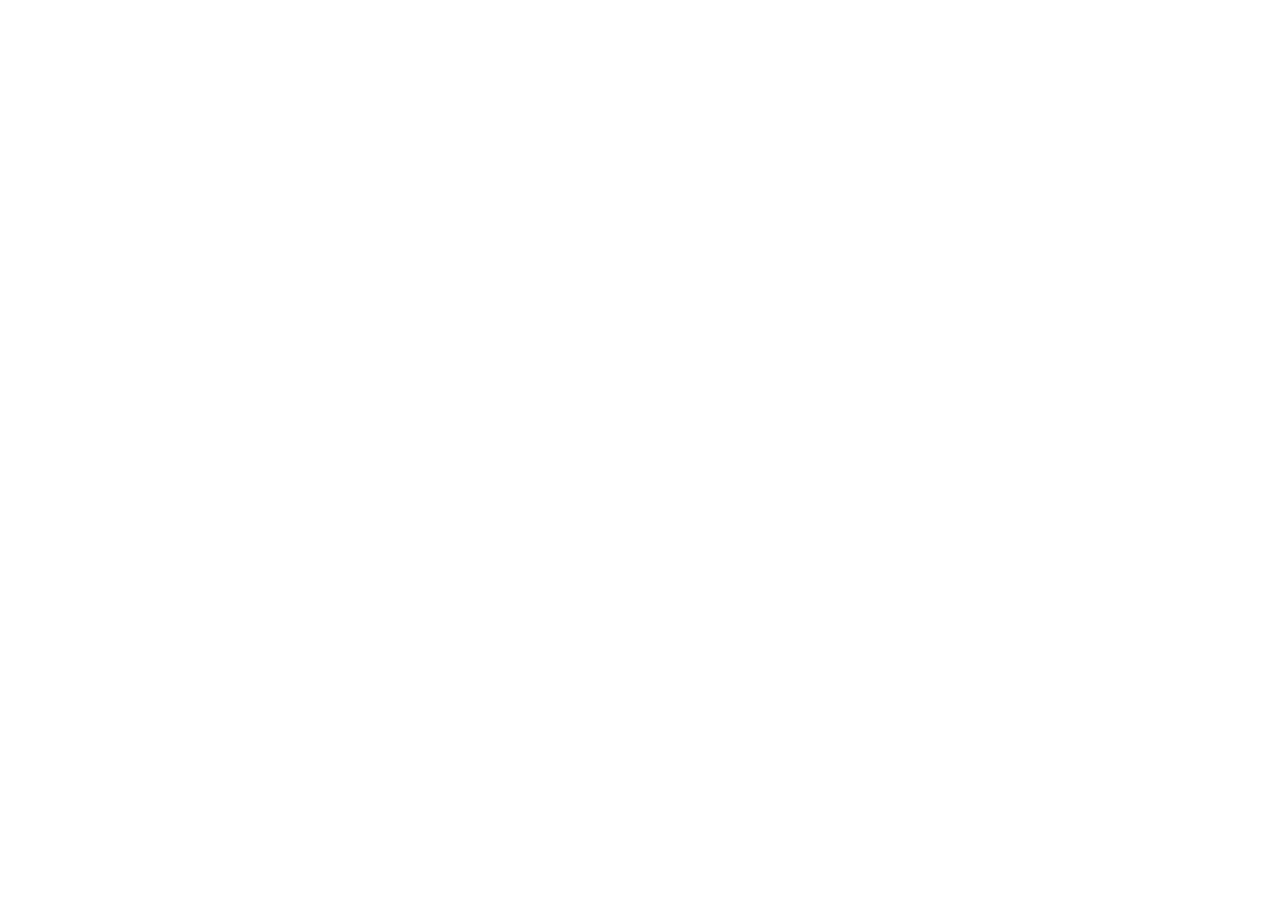
==== commit 4242ff59: "Redirection vers le Gemeentemonitor (module Begroting 2026) Co-Authored-By: Claude Opus 5.5 (1M cont" ====
--- a/guide.html
+++ b/guide.html
@@ -2,425 +2,15 @@
 <html lang="nl">
 <head>
 <meta charset="utf-8">
-<meta name="viewport" content="width=device-width, initial-scale=1, viewport-fit=cover">
-<title>Gebruikersgids – Gemeentebegrotingen 2026</title>
-<meta name="description" content="Guide d'utilisation du tableau de bord des budgets communaux 2026 et de son assistant, avec un scénario de démonstration. FR / NL.">
-<link rel="preconnect" href="https://fonts.googleapis.com">
-<link rel="preconnect" href="https://fonts.gstatic.com" crossorigin>
-<link rel="stylesheet" href="https://fonts.googleapis.com/css2?family=Source+Sans+3:wght@400;500;600&family=Source+Serif+4:opsz,wght@8..60,400;8..60,500&display=swap">
-<style>
-:root {
-  --font-sans: "Source Sans 3", system-ui, -apple-system, "Segoe UI", sans-serif;
-  --font-serif: "Source Serif 4", Georgia, "Times New Roman", serif;
-  --bg: #f6f6f3; --panel: #ffffff; --fg: #1f2328; --muted: #5d636b; --line: #e1e2dd; --accent: #2f6db5; --warn: #a35c00; --ai: #6b5bb5;
-  color-scheme: light;
-}
-@media (prefers-color-scheme: dark) {
-  :root { --bg: #15171a; --panel: #1d2024; --fg: #e8e9ea; --muted: #a2a8b0; --line: #2f3339; --accent: #6ea4e8; --warn: #e0a24a; --ai: #9b8ce6; color-scheme: dark; }
-}
-[hidden] { display: none !important; }
-html, body { margin: 0; background: var(--bg); color: var(--fg); font-family: var(--font-sans); font-size: 16px; line-height: 1.55; }
-.wrap { max-width: 880px; margin: 0 auto; padding: calc(env(safe-area-inset-top, 0px) + 24px) 20px calc(env(safe-area-inset-bottom, 0px) + 56px); }
-.top { display: flex; flex-wrap: wrap; gap: 8px 16px; align-items: center; justify-content: space-between; margin-bottom: 8px; font-size: .9rem; }
-.top a, main a { color: var(--accent); }
-.lang button { font: inherit; font-size: .85rem; padding: 3px 10px; border: 1px solid var(--line); background: var(--panel); color: var(--fg); border-radius: 6px; cursor: pointer; }
-.lang button[aria-pressed="true"] { background: var(--fg); color: var(--bg); border-color: var(--fg); }
-h1 { font-family: var(--font-serif); font-weight: 500; font-size: 2rem; line-height: 1.2; margin: 16px 0 8px; }
-h2 { font-family: var(--font-serif); font-weight: 500; font-size: 1.45rem; margin: 44px 0 10px; padding-top: 8px; border-top: 1px solid var(--line); }
-h3 { font-size: 1.05rem; margin: 22px 0 6px; }
-.lede { color: var(--muted); font-size: 1.05rem; margin: 0 0 8px; }
-.card { background: var(--panel); border: 1px solid var(--line); border-radius: 10px; padding: 16px 18px; margin: 12px 0; }
-.toc ol { margin: 0; columns: 2 16rem; column-gap: 24px; }
-.toc li { break-inside: avoid; }
-ol, ul { padding-left: 1.3rem; }
-li { margin: 4px 0; }
-dl { margin: 8px 0; }
-dt { font-weight: 600; margin-top: 10px; }
-dd { margin: 2px 0 0 0; }
-.ui { font-weight: 600; }
-code { overflow-wrap: anywhere; }
-.steps { counter-reset: step; }
-.step { counter-increment: step; position: relative; padding-left: 2.6rem; }
-.step::before { content: counter(step); position: absolute; left: 0; top: 18px; width: 1.8rem; height: 1.8rem; border-radius: 50%; background: var(--fg); color: var(--bg); font-weight: 600; font-size: .9rem; display: grid; place-items: center; }
-.step .card { margin: 10px 0 0; }
-.tag { display: inline-block; font-size: .75rem; font-weight: 600; text-transform: uppercase; letter-spacing: .04em; padding: 1px 8px; border-radius: 999px; border: 1px solid currentColor; margin-bottom: 6px; }
-.tag.screen { color: var(--accent); } .tag.ai { color: var(--ai); }
-.do { margin: 0 0 6px; }
-.q { font-weight: 600; margin: 0 0 8px; }
-.q::before { content: "« "; color: var(--muted); } .q::after { content: " »"; color: var(--muted); }
-[lang="nl"] .q::before { content: "“"; } [lang="nl"] .q::after { content: "”"; }
-.ask { display: inline-block; font-size: .85rem; padding: 4px 10px; border: 1px solid var(--line); border-radius: 6px; color: var(--fg) !important; text-decoration: none; background: var(--bg); }
-.ask:hover { border-color: var(--muted); }
-.expect { margin: 10px 0 0; font-size: .95rem; }
-.say { margin: 8px 0 0; font-size: .95rem; color: var(--muted); font-style: italic; }
-.note { font-size: .9rem; color: var(--muted); }
-.warn { border-left: 3px solid var(--warn); padding-left: 12px; }
-.grid { display: grid; grid-template-columns: repeat(auto-fit, minmax(min(100%, 340px), 1fr)); gap: 12px; }
-.grid .card { margin: 0; }
-.grid h3 { margin-top: 0; }
-.grid ul { margin: 0; }
-figure { margin: 14px 0; }
-figure img, img.thumb { display: block; max-width: 100%; height: auto; border: 1px solid var(--line); border-radius: 8px; background: var(--panel); }
-figcaption { font-size: .88rem; color: var(--muted); margin-top: 6px; }
-.figs { margin: 16px 0 0; }
-img.thumb { margin-top: 12px; }
-footer { margin-top: 48px; font-size: .85rem; color: var(--muted); }
-</style>
+<meta name="viewport" content="width=device-width, initial-scale=1">
+<title>Gebruikersgids / Guide d'utilisation → Gemeentemonitor</title>
+<meta name="robots" content="noindex">
+<link rel="canonical" href="https://mge-agilos.github.io/Gemeentemonitor/">
+<script>
+location.replace('https://mge-agilos.github.io/Gemeentemonitor/budget/guide.html' + location.search + location.hash);
+</script>
 </head>
-<body>
-<div class="wrap">
-  <div class="top">
-    <a href="index.html" id="back">← <span data-l="fr">Retour au tableau de bord</span><span data-l="nl">Terug naar het dashboard</span></a>
-    <div class="lang" role="group" aria-label="Langue / Taal"><button type="button" data-set="fr">FR</button> <button type="button" data-set="nl">NL</button></div>
-  </div>
-
-  <!-- ============================== FRANÇAIS ============================== -->
-  <main lang="fr" data-l="fr">
-    <h1>Guide d'utilisation</h1>
-    <p class="lede">Le tableau de bord « Budgets communaux 2026 » rassemble les budgets 2026 des 565 communes belges (limites de 2025), les facteurs qui expliquent leurs écarts, l'impact de la réduction du Gemeentefonds en Flandre et un outil de simulation. Un assistant conversationnel permet de l'interroger en français ou en néerlandais.</p>
-    <nav class="toc card" aria-label="Sommaire"><ol>
-      <li><a href="#fr-nav">Prise en main</a></li>
-      <li><a href="#fr-apercu">Vue d'ensemble</a></li>
-      <li><a href="#fr-gf">Gemeentefonds (Flandre)</a></li>
-      <li><a href="#fr-commune">Analyse d'une commune</a></li>
-      <li><a href="#fr-sim">Simulation et scénarios</a></li>
-      <li><a href="#fr-methode">Méthode</a></li>
-      <li><a href="#fr-ai">Assistant</a></li>
-      <li><a href="#fr-scenario">Scénario de démo : Malines</a></li>
-      <li><a href="#fr-limits">Bonnes pratiques et limites</a></li>
-    </ol></nav>
-
-    <h2 id="fr-nav">1. Prise en main</h2>
-    <dl>
-      <dt>Langue</dt><dd>Le tableau de bord s'ouvre en néerlandais. Les boutons <span class="ui">FR</span> / <span class="ui">NL</span> en haut à droite changent la langue ; ajoutez <code>?lang=fr</code> à l'adresse pour l'ouvrir en français.</dd>
-      <dt>Barre fixe</dt><dd>Elle reste visible en faisant défiler la page. Elle contient les cinq onglets, le bouton <span class="ui">💬 Assistant</span>, la commune choisie et la recherche.</dd>
-      <dt>Rechercher une commune</dt><dd>Tapez au moins deux lettres du nom français ou néerlandais (Gand ou Gent), puis choisissez dans la liste avec la souris ou les flèches et Entrée. La commune devient la « commune choisie » de tous les onglets.</dd>
-      <dt>Commune choisie</dt><dd>Son nom et sa région s'affichent dans la barre, avec des raccourcis vers <span class="ui">Analyse</span>, <span class="ui">Gemeentefonds</span> (communes flamandes) et <span class="ui">Simuler</span>.</dd>
-      <dt>Aide contextuelle</dt><dd>Les petits boutons <span class="ui">?</span> à côté des titres expliquent un terme ou un graphique (AFM, BBR, rang régional, communes comparables…).</dd>
-      <dt>Infobulles</dt><dd>Survolez un point, une barre ou une commune sur la carte pour voir sa valeur exacte.</dd>
-    </dl>
-
-        <div class="figs"><figure><a href="guide_img/fr/barre.jpg" target="_blank" rel="noopener"><img src="guide_img/fr/barre.jpg" alt="Capture d'écran : La barre fixe : onglets, assistant, guide, commune choisie et ses raccourcis, recherche." loading="lazy"></a><figcaption>La barre fixe : onglets, assistant, guide, commune choisie et ses raccourcis, recherche.</figcaption></figure></div>
-
-    <h2 id="fr-apercu">2. Vue d'ensemble</h2>
-    <p>Elle compare les communes entre elles, pour toute la Belgique ou pour une région.</p>
-    <dl>
-      <dt>Filtres</dt><dd><span class="ui">Région</span> restreint toute la page ; <span class="ui">Indicateur affiché</span> choisit ce que montrent la carte, la distribution et le classement (dépenses par habitant, fiscalité, revenus, population, équipements…).</dd>
-      <dt>Chiffres clés</dt><dd>Nombre de communes, budgets exploitables, habitants, médiane et total des dépenses d'exploitation, communes en déficit. Une tuile cliquable met à jour la carte avec l'indicateur correspondant.</dd>
-      <dt>Carte</dt><dd>La couleur donne le rang de la commune dans sa région (clair = bas, foncé = haut). Cliquez sur une commune pour l'analyser. Zoom avec <span class="ui">+</span> / <span class="ui">−</span>, Ctrl + molette ou en pinçant ; <span class="ui">Tout</span> recadre la Belgique, <span class="ui">Commune choisie</span> centre la commune.</dd>
-      <dt>Distribution par région</dt><dd>Chaque point est une commune ; le trait vertical marque la médiane de la région.</dd>
-      <dt>Croiser deux dimensions</dt><dd>Nuage de points avec un <span class="ui">Axe horizontal</span> et un <span class="ui">Axe vertical</span> au choix (par exemple revenu par habitant et dépenses par habitant). Taille des points : population ; couleur : région. Zoom comme sur la carte.</dd>
-      <dt>Structure du budget d'exploitation</dt><dd>Moyenne par habitant de chaque nature de dépense et de recette (personnel, fonctionnement, transferts, dette, fiscalité, dotations…), par région.</dd>
-      <dt>Dépenses par fonction</dt><dd>Moyenne par habitant de chaque groupe de fonctions (enseignement, sécurité, action sociale…), pour les budgets ventilés par fonction.</dd>
-      <dt>Classement</dt><dd>Tableau de toutes les communes : triez en cliquant sur un en-tête, filtrez avec <span class="ui">Rechercher</span>, cliquez sur une ligne pour ouvrir la commune.</dd>
-    </dl>
-
-        <div class="figs"><figure><a href="guide_img/fr/apercu_tuiles.jpg" target="_blank" rel="noopener"><img src="guide_img/fr/apercu_tuiles.jpg" alt="Capture d'écran : Les chiffres clés, cliquables." loading="lazy"></a><figcaption>Les chiffres clés, cliquables.</figcaption></figure><figure><a href="guide_img/fr/apercu_carte.jpg" target="_blank" rel="noopener"><img src="guide_img/fr/apercu_carte.jpg" alt="Capture d'écran : La carte : couleur = rang de la commune dans sa région ; zoom et recentrage en haut." loading="lazy"></a><figcaption>La carte : couleur = rang de la commune dans sa région ; zoom et recentrage en haut.</figcaption></figure><figure><a href="guide_img/fr/apercu_nuage.jpg" target="_blank" rel="noopener"><img src="guide_img/fr/apercu_nuage.jpg" alt="Capture d'écran : Croiser deux dimensions : chaque point est une commune, la taille donne la population." loading="lazy"></a><figcaption>Croiser deux dimensions : chaque point est une commune, la taille donne la population.</figcaption></figure><figure><a href="guide_img/fr/apercu_classement.jpg" target="_blank" rel="noopener"><img src="guide_img/fr/apercu_classement.jpg" alt="Capture d'écran : Le classement : tri par colonne, recherche, clic pour ouvrir une commune." loading="lazy"></a><figcaption>Le classement : tri par colonne, recherche, clic pour ouvrir une commune.</figcaption></figure></div>
-
-    <h2 id="fr-gf">3. Gemeentefonds (Flandre)</h2>
-    <p>Le gouvernement flamand ramène la croissance annuelle du Gemeentefonds de 3,5 % à 1 % en 2027, 1,25 % en 2028 et 1,5 % en 2029. L'onglet compare, pour chaque commune flamande, le Gemeentefonds prévu dans son plan pluriannuel 2026-2031 et les montants officiels d'octobre 2026.</p>
-    <dl>
-      <dt>Chiffres clés</dt><dd>Écart cumulé 2027-2031 entre plans et montants officiels, perte par rapport à une croissance de 3,5 %, plans pas encore adaptés, communes avec une AFM 2031 négative ou un BBR négatif après la réduction. Cliquer sur une tuile filtre le tableau.</dd>
-      <dt>Gemeentefonds de toutes les communes flamandes</dt><dd>Par année : montant prévu dans les plans, montant officiel et ce qu'il aurait été à +3,5 %.</dd>
-      <dt>Communes avec un BBR négatif, par année</dt><dd>Avant et après la réduction. Le BBR doit être positif chaque année ; l'AFM doit l'être la dernière année du plan (2031).</dd>
-      <dt>Impact par commune</dt><dd>Filtres <span class="ui">Toutes les communes</span>, <span class="ui">AFM 2031 négative après réduction</span>, <span class="ui">BBR négatif après réduction</span>, <span class="ui">Plan pas encore adapté</span>, <span class="ui">Plan déjà adapté</span> ; filtre par province et recherche. Triez par écart, écart par habitant, AFM ou BBR. Un écart négatif signifie que le plan attend plus que les montants officiels.</dd>
-      <dt>Détail d'une commune</dt><dd>Cliquez sur une ligne : trajectoire 2026-2031 du Gemeentefonds, AFM et BBR avant et après, et dette du plan (nouveaux emprunts, remboursements, intérêts). <span class="ui">Simuler avec la réduction 2027</span> ouvre la simulation avec l'écart 2027 comme recette en moins.</dd>
-    </dl>
-
-        <div class="figs"><figure><a href="guide_img/fr/gf_tuiles.jpg" target="_blank" rel="noopener"><img src="guide_img/fr/gf_tuiles.jpg" alt="Capture d'écran : Les chiffres clés de la réduction du Gemeentefonds pour la Flandre." loading="lazy"></a><figcaption>Les chiffres clés de la réduction du Gemeentefonds pour la Flandre.</figcaption></figure><figure><a href="guide_img/fr/gf_total.jpg" target="_blank" rel="noopener"><img src="guide_img/fr/gf_total.jpg" alt="Capture d'écran : Gemeentefonds de toutes les communes flamandes : plans, montants officiels et trajectoire à 3,5 %." loading="lazy"></a><figcaption>Gemeentefonds de toutes les communes flamandes : plans, montants officiels et trajectoire à 3,5 %.</figcaption></figure><figure><a href="guide_img/fr/gf_tableau.jpg" target="_blank" rel="noopener"><img src="guide_img/fr/gf_tableau.jpg" alt="Capture d'écran : Impact par commune, filtré sur « Mechelen »." loading="lazy"></a><figcaption>Impact par commune, filtré sur « Mechelen ».</figcaption></figure><figure><a href="guide_img/fr/gf_commune.jpg" target="_blank" rel="noopener"><img src="guide_img/fr/gf_commune.jpg" alt="Capture d'écran : Le détail 2026-2031 de Malines : Gemeentefonds, AFM, BBR et dette du plan." loading="lazy"></a><figcaption>Le détail 2026-2031 de Malines : Gemeentefonds, AFM, BBR et dette du plan.</figcaption></figure></div>
-
-    <h2 id="fr-commune">4. Analyse d'une commune</h2>
-    <p>Elle explique la position de la commune choisie face aux autres communes de sa région.</p>
-    <dl>
-      <dt>Spécificités</dt><dd>Facteurs structurels où la commune se distingue (taille, territoire, richesse, âge, tourisme, équipements rares…), avec leur effet attendu sur les dépenses et les recettes. Ce sont des pressions probables, pas des montants. Les observations « Budget 2026 » décrivent un résultat, pas une cause.</dd>
-      <dt>Communes comparables</dt><dd>Communes de la même région, au budget exploitable, les plus proches sur les dimensions cochées (taille, territoire, richesse, âge, activité économique, base immobilière, tourisme). Changez les dimensions ou le nombre de communes pour changer le groupe de comparaison.</dd>
-      <dt>Où la commune dépense plus, où elle perçoit moins</dt><dd>Les plus grands écarts, en euros par habitant, par rapport à la médiane des comparables.</dd>
-      <dt>Dépenses et recettes par habitant face aux comparables</dt><dd>Barre : de 25 % à 75 % des comparables ; trait : médiane ; point : la commune ; losange : la simulation en cours.</dd>
-      <dt>Dépenses par fonction face aux comparables</dt><dd>Même lecture, par groupe de fonctions.</dd>
-      <dt>Profil de la commune</dt><dd>Rang dans la région (0 = la plus basse, 100 = la plus haute) sur les principales dimensions ; les traits gris montrent les comparables.</dd>
-    </dl>
-
-        <div class="figs"><figure><a href="guide_img/fr/commune_specificites.jpg" target="_blank" rel="noopener"><img src="guide_img/fr/commune_specificites.jpg" alt="Capture d'écran : Les spécificités de Malines, en quatre colonnes : pressions à la dépense, atouts et freins pour les recettes, observations sur le budget 2026." loading="lazy"></a><figcaption>Les spécificités de Malines, en quatre colonnes : pressions à la dépense, atouts et freins pour les recettes, observations sur le budget 2026.</figcaption></figure><figure><a href="guide_img/fr/commune_comparables.jpg" target="_blank" rel="noopener"><img src="guide_img/fr/commune_comparables.jpg" alt="Capture d'écran : Les communes comparables et les dimensions qui les définissent." loading="lazy"></a><figcaption>Les communes comparables et les dimensions qui les définissent.</figcaption></figure><figure><a href="guide_img/fr/commune_depenses.jpg" target="_blank" rel="noopener"><img src="guide_img/fr/commune_depenses.jpg" alt="Capture d'écran : Dépenses par habitant face aux comparables : barre de 25 % à 75 %, trait = médiane, point = la commune." loading="lazy"></a><figcaption>Dépenses par habitant face aux comparables : barre de 25 % à 75 %, trait = médiane, point = la commune.</figcaption></figure></div>
-
-    <h2 id="fr-sim">5. Simulation et scénarios</h2>
-    <p>La simulation fait varier le budget d'exploitation 2026 de la commune choisie. Le résultat s'affiche tout de suite dans le bandeau (solde 2026, solde simulé, écart, dépenses et recettes par habitant) et sur la page Analyse (losanges).</p>
-    <dl>
-      <dt>Commune simulée</dt><dd><span class="ui">Changer de commune</span> ouvre l'analyse pour en choisir une autre ; <span class="ui">Remettre à zéro</span> efface tous les leviers.</dd>
-      <dt>Leviers</dt><dd>Un curseur et un champ par poste : personnel, fonctionnement, dotations police, secours et CPAS, autres transferts, dette, taxes, tarifs, dotations régionales, population (en %). En Flandre, le taux d'APB (en %) et les centimes additionnels OOV utilisent les rendements officiels du plan ; en Wallonie et à Bruxelles, le taux d'additionnel IPP. La base de chaque levier est affichée dessous.</dd>
-      <dt>Hypothèses rapides</dt><dd>Boutons pré-remplis, à ajuster : <span class="ui">Indexation des salaires +2 %</span>, <span class="ui">Énergie : fonctionnement +5 %</span>, <span class="ui">Nouvelle piscine</span>, <span class="ui">Dotation police +5 %</span>, <span class="ui">Réduction du Gemeentefonds 2027</span> (Flandre), <span class="ui">Aligner les dépenses sur la médiane des pairs</span>.</dd>
-      <dt>Lignes ajoutées</dt><dd>Un projet, une taxe nouvelle ou une économie : libellé, dépense ou recette, montant annuel en euros.</dd>
-      <dt>Résultats</dt><dd>Tableau du budget d'exploitation 2026 et simulé, poste par poste, et position face aux communes comparables.</dd>
-      <dt>Scénarios</dt><dd>Donnez un nom puis <span class="ui">Enregistrer le scénario</span>. Cochez plusieurs scénarios pour les comparer côte à côte ; <span class="ui">Charger</span> les rouvre. Ils restent dans ce navigateur : <span class="ui">Exporter (fichier)</span> ou <span class="ui">Copier</span> pour les transmettre, <span class="ui">Importer</span> pour les reprendre ailleurs.</dd>
-    </dl>
-
-        <div class="figs"><figure><a href="guide_img/fr/sim_bandeau.jpg" target="_blank" rel="noopener"><img src="guide_img/fr/sim_bandeau.jpg" alt="Capture d'écran : Le bandeau de résultat de la simulation." loading="lazy"></a><figcaption>Le bandeau de résultat de la simulation.</figcaption></figure><figure><a href="guide_img/fr/sim_leviers.jpg" target="_blank" rel="noopener"><img src="guide_img/fr/sim_leviers.jpg" alt="Capture d'écran : Les leviers, les hypothèses rapides et les lignes ajoutées (ici avec la réduction 2027 et l'APB à 7 %)." loading="lazy"></a><figcaption>Les leviers, les hypothèses rapides et les lignes ajoutées (ici avec la réduction 2027 et l'APB à 7 %).</figcaption></figure><figure><a href="guide_img/fr/sim_scenarios.jpg" target="_blank" rel="noopener"><img src="guide_img/fr/sim_scenarios.jpg" alt="Capture d'écran : Deux scénarios enregistrés et comparés côte à côte." loading="lazy"></a><figcaption>Deux scénarios enregistrés et comparés côte à côte.</figcaption></figure></div>
-
-    <h2 id="fr-methode">6. Méthode</h2>
-    <p>L'onglet décrit les sources (BBC-analysetool et Tool algemene financiering en Flandre, Bruxelles Pouvoirs Locaux, budgets et synthèses eComptes publiés par les communes wallonnes, Statbel, OpenStreetMap), la manière de lire les indicateurs et les hypothèses de la simulation.</p>
-
-    <h2 id="fr-ai">7. Assistant</h2>
-    <p>L'assistant répond aux questions en s'appuyant uniquement sur les chiffres du tableau de bord. Il peut aussi ouvrir un onglet ou une commune et lancer une simulation, enregistrée comme scénario.</p>
-    <ol>
-      <li><b>Créez une clé API</b> sur console.anthropic.com : <i>Settings → Workspaces</i>, choisissez ou créez un workspace (par exemple « Démo budgets », avec une limite de dépense), puis <i>API Keys → Create Key</i>. La clé doit appartenir à un workspace.</li>
-      <li>Cliquez sur <span class="ui">💬 Assistant</span>, collez la clé dans le champ en haut du panneau, puis <span class="ui">Enregistrer</span>. Elle reste dans l'onglet du navigateur, part directement chez Anthropic et disparaît à la fermeture de l'onglet ; <span class="ui">Oublier la clé</span> l'efface tout de suite.</li>
-      <li>Posez une question (Entrée pour envoyer, Maj+Entrée pour aller à la ligne) ou cliquez sur un exemple du <span class="ui">Mode d'emploi</span>.</li>
-    </ol>
-    <p>Dans le panneau : le sélecteur de modèle (Sonnet 5.5 par défaut, rapide, environ 1 à 3 centimes par réponse ; Opus 5.5, plus précis et environ deux fois plus cher), <span class="ui">Nouvelle conversation</span>, le bouton de langue et la touche Échap pour fermer. L'assistant garde le fil de la conversation : « cette commune » désigne la commune choisie.</p>
-    <p class="note warn">Ne collez jamais la clé dans une conversation, ni ici ni dans un autre chatbot. Si cela arrive, révoquez-la dans la Console et créez-en une nouvelle.</p>
-
-        <div class="figs"><figure><a href="guide_img/fr/assistant_aide.jpg" target="_blank" rel="noopener"><img src="guide_img/fr/assistant_aide.jpg" alt="Capture d'écran : Le panneau de l'assistant avec son mode d'emploi." loading="lazy"></a><figcaption>Le panneau de l'assistant avec son mode d'emploi.</figcaption></figure><figure><a href="guide_img/fr/assistant_reponse.jpg" target="_blank" rel="noopener"><img src="guide_img/fr/assistant_reponse.jpg" alt="Capture d'écran : Une réponse de l'assistant à côté de l'application (exemple)." loading="lazy"></a><figcaption>Une réponse de l'assistant à côté de l'application (exemple).</figcaption></figure></div>
-
-    <h2 id="fr-scenario">8. Scénario de démo : Malines face à la réduction du Gemeentefonds</h2>
-    <p>Situation : vous rencontrez l'échevin des finances de Malines. En une quinzaine de minutes, vous montrez l'enjeu pour la Flandre, chiffrez l'impact pour Malines, l'expliquez et testez des pistes. Les étapes <span class="tag screen">Écran</span> se font à la main ; les étapes <span class="tag ai">Assistant</span> ont un bouton qui ouvre la question dans le panneau, prête à être envoyée.</p>
-    <div class="steps">
-      <div class="step"><div class="card"><span class="tag screen">Écran</span>
-        <p class="do">Ouvrez l'onglet <span class="ui">Gemeentefonds (Flandre)</span> et commentez les chiffres clés.</p>
-        <p class="expect"><b>À l'écran :</b> écart cumulé 2027-2031 d'environ −1,02 Md€ ; 283 plans sur 285 pas encore adaptés ; 71 communes avec une AFM 2031 négative après la réduction (aucune avant) ; 203 communes avec un BBR négatif au moins une année (62 avant).</p>
-        <p class="say">À dire : « La réduction n'est pas un détail : plus de deux communes flamandes sur trois voient leur BBR passer sous zéro. »</p>
-      
-        <img class="thumb" src="guide_img/fr/gf_tuiles.jpg" alt="Capture d'écran : Les chiffres clés de la réduction du Gemeentefonds pour la Flandre." loading="lazy">
-      </div></div>
-      <div class="step"><div class="card"><span class="tag screen">Écran</span>
-        <p class="do">Dans <span class="ui">Impact par commune</span>, tapez « Mechelen » dans la recherche et cliquez sur la ligne.</p>
-        <p class="expect"><b>À l'écran :</b> Malines perd environ 20,3 M€ sur 2027-2031 (−227 € par habitant, 10<sup>e</sup> plus forte perte par habitant de Flandre). Son AFM 2031 reste positive (12,1 M€ → 7,1 M€), mais son BBR 2031 passe de 0,5 M€ à −20,5 M€ et devient négatif dès 2026.</p>
-        <p class="say">À dire : « La norme d'AFM tient encore, celle du BBR non : le plan pluriannuel devra être revu. »</p>
-      
-        <img class="thumb" src="guide_img/fr/gf_tableau.jpg" alt="Capture d'écran : Impact par commune, filtré sur « Mechelen »." loading="lazy">
-      </div></div>
-      <div class="step"><div class="card"><span class="tag ai">Assistant</span>
-        <p class="q">Résume en trois points l'impact de la réduction du Gemeentefonds pour Malines, année par année.</p>
-        <a class="ask" data-q>Poser dans l'assistant →</a>
-        <p class="expect"><b>Attendu :</b> les écarts annuels (de −0,7 M€ en 2026 à −5,0 M€ en 2031), l'AFM et le BBR avant et après, en une réponse courte. Montrez qu'on obtient la synthèse sans quitter l'écran.</p>
-      </div></div>
-      <div class="step"><div class="card"><span class="tag screen">Écran</span>
-        <p class="do">Cliquez sur <span class="ui">Analyse</span> dans la barre fixe. Parcourez les spécificités, les communes comparables et « Où la commune dépense plus, où elle perçoit moins ».</p>
-        <p class="expect"><b>À l'écran :</b> les facteurs structurels de Malines et son budget par habitant (3 085 € de dépenses d'exploitation) face à des communes flamandes au profil semblable.</p>
-      </div></div>
-      <div class="step"><div class="card"><span class="tag ai">Assistant</span>
-        <p class="q">Pourquoi Malines dépense-t-elle 3 085 € par habitant ? Quelles spécificités pèsent sur son budget ?</p>
-        <a class="ask" data-q>Poser dans l'assistant →</a>
-        <p class="expect"><b>Attendu :</b> les principales spécificités, présentées comme des pressions probables, et les postes qui s'écartent le plus de la médiane flamande.</p>
-      </div></div>
-      <div class="step"><div class="card"><span class="tag screen">Écran</span>
-        <p class="do">Cliquez sur <span class="ui">Simuler</span>, puis sur l'hypothèse rapide <span class="ui">Réduction du Gemeentefonds 2027</span>. Nommez le scénario « Réduction 2027 » et enregistrez-le.</p>
-        <p class="expect"><b>À l'écran :</b> une ligne de recette en moins d'environ 2,2 M€ ; le solde d'exploitation passe d'environ 15,6 M€ à 13,4 M€.</p>
-      </div></div>
-      <div class="step"><div class="card"><span class="tag screen">Écran</span>
-        <p class="do">Sans remettre à zéro, réglez le levier <span class="ui">Taux additionnel IPP (APB)</span> sur 7,0. Enregistrez sous « Réduction 2027 + APB 7 % », puis cochez les deux scénarios pour les comparer.</p>
-        <p class="expect"><b>À l'écran :</b> +0,5 point d'APB rapporte environ 2,84 M€ par an et compense la perte de 2027 ; le tableau des scénarios montre les deux soldes côte à côte.</p>
-      
-        <img class="thumb" src="guide_img/fr/sim_scenarios.jpg" alt="Capture d'écran : Deux scénarios enregistrés et comparés côte à côte." loading="lazy">
-      </div></div>
-      <div class="step"><div class="card"><span class="tag ai">Assistant</span>
-        <p class="q">Quelle hausse de l'APB compenserait à elle seule la perte annuelle moyenne de Gemeentefonds de Malines entre 2027 et 2031 ?</p>
-        <a class="ask" data-q>Poser dans l'assistant →</a>
-        <p class="expect"><b>Attendu :</b> une perte moyenne d'environ 4,1 M€ par an, rapportée aux 5,7 M€ que rapporte 1 point d'APB : environ +0,7 point, soit un taux d'environ 7,2 %.</p>
-      </div></div>
-      <div class="step"><div class="card"><span class="tag ai">Assistant</span>
-        <p class="q">Simule un taux d'APB de 7,2 % et une économie de 2 % sur le fonctionnement à Malines, puis enregistre le scénario sous le nom « Compensation Gemeentefonds ».</p>
-        <a class="ask" data-q>Poser dans l'assistant →</a>
-        <p class="expect"><b>Attendu :</b> l'onglet Simulation s'ouvre avec les leviers réglés, le résultat avant et après s'affiche, et le scénario « Chatbot – Compensation Gemeentefonds » rejoint la liste, à comparer avec les deux précédents.</p>
-        <p class="say">Conclusion : « En un quart d'heure, on passe du constat flamand à des pistes chiffrées pour votre commune. Les scénarios s'exportent pour être repris avec vos services. »</p>
-      </div></div>
-    </div>
-    <p class="note">Les chiffres attendus sont ceux des données du tableau de bord (octobre 2026). Ils changent quand les données sont mises à jour.</p>
-
-    <h2 id="fr-limits">9. Bonnes pratiques et limites</h2>
-    <ul>
-      <li><b>Comparez au sein d'une région.</b> Le budget flamand (BBC) inclut le CPAS (OCMW) ; le solde n'a pas la même définition en Flandre qu'en Wallonie et à Bruxelles.</li>
-      <li><b>Vérifiez la fiabilité.</b> 452 communes ont un budget 2026 exploitable ; il n'y en a pas pour 63 communes, dont plusieurs grandes villes wallonnes (Charleroi, Mons…). Certains budgets wallons ne sont connus qu'en totaux.</li>
-      <li><b>Lisez les spécificités comme des pressions probables</b>, pas comme des montants : elles sont souvent compensées ailleurs.</li>
-      <li><b>La simulation</b> porte sur le budget d'exploitation 2026 seulement, sans effet de comportement.</li>
-      <li><b>Le Gemeentefonds « après réduction »</b> corrige les plans du seul écart officiel ; les autres ajustements des communes ne sont pas simulés.</li>
-      <li>Les données sont compilées automatiquement à partir de sources publiques et ne sont pas validées officiellement.</li>
-    </ul>
-  </main>
-
-  <!-- ============================== NEDERLANDS ============================== -->
-  <main lang="nl" data-l="nl">
-    <h1>Gebruikersgids</h1>
-    <p class="lede">Het dashboard “Gemeentebegrotingen 2026” bundelt de begrotingen 2026 van de 565 Belgische gemeenten (grenzen van 2025), de factoren die hun verschillen verklaren, de impact van de inkrimping van het Gemeentefonds in Vlaanderen en een simulatietool. Met een gespreksassistent kunt u het in het Nederlands of het Frans bevragen.</p>
-    <nav class="toc card" aria-label="Inhoud"><ol>
-      <li><a href="#nl-nav">Aan de slag</a></li>
-      <li><a href="#nl-apercu">Overzicht</a></li>
-      <li><a href="#nl-gf">Gemeentefonds (Vlaanderen)</a></li>
-      <li><a href="#nl-commune">Analyse van een gemeente</a></li>
-      <li><a href="#nl-sim">Simulatie en scenario's</a></li>
-      <li><a href="#nl-methode">Methode</a></li>
-      <li><a href="#nl-ai">Assistent</a></li>
-      <li><a href="#nl-scenario">Demoscenario: Mechelen</a></li>
-      <li><a href="#nl-limits">Goede praktijken en beperkingen</a></li>
-    </ol></nav>
-
-    <h2 id="nl-nav">1. Aan de slag</h2>
-    <dl>
-      <dt>Taal</dt><dd>Het dashboard opent in het Nederlands. Met de knoppen <span class="ui">FR</span> / <span class="ui">NL</span> rechtsboven wisselt u van taal; voeg <code>?lang=fr</code> toe aan het adres om het in het Frans te openen.</dd>
-      <dt>Vaste balk</dt><dd>Ze blijft zichtbaar wanneer u scrolt. Ze bevat de vijf tabbladen, de knop <span class="ui">💬 Assistent</span>, de gekozen gemeente en de zoekfunctie.</dd>
-      <dt>Een gemeente zoeken</dt><dd>Typ minstens twee letters van de Nederlandse of Franse naam (Gent of Gand) en kies in de lijst met de muis of met de pijltjes en Enter. De gemeente wordt de “gekozen gemeente” van alle tabbladen.</dd>
-      <dt>Gekozen gemeente</dt><dd>Haar naam en gewest staan in de balk, met snelkoppelingen naar <span class="ui">Analyse</span>, <span class="ui">Gemeentefonds</span> (Vlaamse gemeenten) en <span class="ui">Simuleren</span>.</dd>
-      <dt>Contextuele hulp</dt><dd>De kleine knoppen <span class="ui">?</span> naast de titels leggen een begrip of grafiek uit (AFM, BBR, gewestelijke rang, vergelijkbare gemeenten…).</dd>
-      <dt>Tooltips</dt><dd>Beweeg over een punt, een balk of een gemeente op de kaart om de exacte waarde te zien.</dd>
-    </dl>
-
-        <div class="figs"><figure><a href="guide_img/nl/barre.jpg" target="_blank" rel="noopener"><img src="guide_img/nl/barre.jpg" alt="Schermafbeelding: De vaste balk: tabbladen, assistent, gids, gekozen gemeente met snelkoppelingen, zoekfunctie." loading="lazy"></a><figcaption>De vaste balk: tabbladen, assistent, gids, gekozen gemeente met snelkoppelingen, zoekfunctie.</figcaption></figure></div>
-
-    <h2 id="nl-apercu">2. Overzicht</h2>
-    <p>Hier vergelijkt u de gemeenten onderling, voor heel België of voor één gewest.</p>
-    <dl>
-      <dt>Filters</dt><dd><span class="ui">Gewest</span> beperkt de hele pagina; <span class="ui">Getoonde indicator</span> kiest wat de kaart, de verdeling en de rangschikking tonen (uitgaven per inwoner, fiscaliteit, inkomens, bevolking, voorzieningen…).</dd>
-      <dt>Kerncijfers</dt><dd>Aantal gemeenten, bruikbare begrotingen, inwoners, mediaan en totaal van de exploitatie-uitgaven, gemeenten met een exploitatietekort. Een klikbare tegel toont de overeenkomstige indicator op de kaart.</dd>
-      <dt>Kaart</dt><dd>De kleur geeft de rang van de gemeente binnen haar gewest (licht = laag, donker = hoog). Klik op een gemeente om ze te analyseren. Zoomen met <span class="ui">+</span> / <span class="ui">−</span>, Ctrl + scrollwiel of knijpen; <span class="ui">Alles</span> toont heel België, <span class="ui">Gekozen gemeente</span> centreert de gemeente.</dd>
-      <dt>Verdeling per gewest</dt><dd>Elk punt is een gemeente; de verticale lijn is de mediaan van het gewest.</dd>
-      <dt>Twee dimensies kruisen</dt><dd>Puntenwolk met een vrij te kiezen <span class="ui">Horizontale as</span> en <span class="ui">Verticale as</span> (bijvoorbeeld inkomen per inwoner en uitgaven per inwoner). Grootte van de punten: bevolking; kleur: gewest. Zoomen zoals op de kaart.</dd>
-      <dt>Structuur van de exploitatiebegroting</dt><dd>Gemiddelde per inwoner van elke soort uitgave en ontvangst (personeel, werking, overdrachten, schuld, fiscaliteit, dotaties…), per gewest.</dd>
-      <dt>Uitgaven per functie</dt><dd>Gemiddelde per inwoner van elke functiegroep (onderwijs, veiligheid, sociale actie…), voor de begrotingen die per functie opgesplitst zijn.</dd>
-      <dt>Rangschikking</dt><dd>Tabel van alle gemeenten: sorteer door op een kolomtitel te klikken, filter met <span class="ui">Zoeken</span>, klik op een lijn om de gemeente te openen.</dd>
-    </dl>
-
-        <div class="figs"><figure><a href="guide_img/nl/apercu_tuiles.jpg" target="_blank" rel="noopener"><img src="guide_img/nl/apercu_tuiles.jpg" alt="Schermafbeelding: De kerncijfers, klikbaar." loading="lazy"></a><figcaption>De kerncijfers, klikbaar.</figcaption></figure><figure><a href="guide_img/nl/apercu_carte.jpg" target="_blank" rel="noopener"><img src="guide_img/nl/apercu_carte.jpg" alt="Schermafbeelding: De kaart: kleur = rang van de gemeente binnen haar gewest; zoomen en centreren bovenaan." loading="lazy"></a><figcaption>De kaart: kleur = rang van de gemeente binnen haar gewest; zoomen en centreren bovenaan.</figcaption></figure><figure><a href="guide_img/nl/apercu_nuage.jpg" target="_blank" rel="noopener"><img src="guide_img/nl/apercu_nuage.jpg" alt="Schermafbeelding: Twee dimensies kruisen: elk punt is een gemeente, de grootte geeft de bevolking." loading="lazy"></a><figcaption>Twee dimensies kruisen: elk punt is een gemeente, de grootte geeft de bevolking.</figcaption></figure><figure><a href="guide_img/nl/apercu_classement.jpg" target="_blank" rel="noopener"><img src="guide_img/nl/apercu_classement.jpg" alt="Schermafbeelding: De rangschikking: sorteren per kolom, zoeken, klikken om een gemeente te openen." loading="lazy"></a><figcaption>De rangschikking: sorteren per kolom, zoeken, klikken om een gemeente te openen.</figcaption></figure></div>
-
-    <h2 id="nl-gf">3. Gemeentefonds (Vlaanderen)</h2>
-    <p>De Vlaamse regering brengt de jaarlijkse groei van het Gemeentefonds terug van 3,5 % naar 1 % in 2027, 1,25 % in 2028 en 1,5 % in 2029. Het tabblad vergelijkt voor elke Vlaamse gemeente het Gemeentefonds uit haar meerjarenplan 2026-2031 met de officiële bedragen van oktober 2026.</p>
-    <dl>
-      <dt>Kerncijfers</dt><dd>Gecumuleerd verschil 2027-2031 tussen plannen en officiële bedragen, verlies tegenover groei van 3,5 %, plannen nog niet aangepast, gemeenten met een negatieve AFM in 2031 of een negatief BBR na de inkrimping. Een klik op een tegel filtert de tabel.</dd>
-      <dt>Gemeentefonds van alle Vlaamse gemeenten</dt><dd>Per jaar: bedrag in de plannen, officieel bedrag en wat het bij +3,5 % geweest zou zijn.</dd>
-      <dt>Gemeenten met een negatief BBR, per jaar</dt><dd>Vóór en na de inkrimping. Het BBR moet elk jaar positief zijn; de AFM in het laatste jaar van het plan (2031).</dd>
-      <dt>Impact per gemeente</dt><dd>Filters <span class="ui">Alle gemeenten</span>, <span class="ui">Negatieve AFM in 2031 na inkrimping</span>, <span class="ui">Negatief BBR na inkrimping</span>, <span class="ui">Plan nog niet aangepast</span>, <span class="ui">Plan al aangepast</span>; filter per provincie en zoekfunctie. Sorteer op verschil, verschil per inwoner, AFM of BBR. Een negatief verschil betekent dat het plan meer verwacht dan de officiële bedragen.</dd>
-      <dt>Detail van een gemeente</dt><dd>Klik op een lijn: traject 2026-2031 van het Gemeentefonds, AFM en BBR vóór en na, en schuld van het plan (nieuwe leningen, aflossingen, intresten). <span class="ui">Simuleren met de inkrimping 2027</span> opent de simulatie met het verschil van 2027 als minderontvangst.</dd>
-    </dl>
-
-        <div class="figs"><figure><a href="guide_img/nl/gf_tuiles.jpg" target="_blank" rel="noopener"><img src="guide_img/nl/gf_tuiles.jpg" alt="Schermafbeelding: De kerncijfers van de inkrimping van het Gemeentefonds voor Vlaanderen." loading="lazy"></a><figcaption>De kerncijfers van de inkrimping van het Gemeentefonds voor Vlaanderen.</figcaption></figure><figure><a href="guide_img/nl/gf_total.jpg" target="_blank" rel="noopener"><img src="guide_img/nl/gf_total.jpg" alt="Schermafbeelding: Gemeentefonds van alle Vlaamse gemeenten: plannen, officiële bedragen en traject aan 3,5 %." loading="lazy"></a><figcaption>Gemeentefonds van alle Vlaamse gemeenten: plannen, officiële bedragen en traject aan 3,5 %.</figcaption></figure><figure><a href="guide_img/nl/gf_tableau.jpg" target="_blank" rel="noopener"><img src="guide_img/nl/gf_tableau.jpg" alt="Schermafbeelding: Impact per gemeente, gefilterd op “Mechelen”." loading="lazy"></a><figcaption>Impact per gemeente, gefilterd op “Mechelen”.</figcaption></figure><figure><a href="guide_img/nl/gf_commune.jpg" target="_blank" rel="noopener"><img src="guide_img/nl/gf_commune.jpg" alt="Schermafbeelding: Het detail 2026-2031 van Mechelen: Gemeentefonds, AFM, BBR en schuld van het plan." loading="lazy"></a><figcaption>Het detail 2026-2031 van Mechelen: Gemeentefonds, AFM, BBR en schuld van het plan.</figcaption></figure></div>
-
-    <h2 id="nl-commune">4. Analyse van een gemeente</h2>
-    <p>Hier verklaart u de positie van de gekozen gemeente tegenover de andere gemeenten van haar gewest.</p>
-    <dl>
-      <dt>Kenmerken</dt><dd>Structurele factoren waarin de gemeente zich onderscheidt (omvang, grondgebied, welvaart, leeftijd, toerisme, zeldzame voorzieningen…), met hun verwachte effect op uitgaven en ontvangsten. Het gaat om waarschijnlijke druk, niet om bedragen. De observaties “Begroting 2026” beschrijven een resultaat, geen oorzaak.</dd>
-      <dt>Vergelijkbare gemeenten</dt><dd>Gemeenten uit hetzelfde gewest, met een bruikbare begroting, die het dichtst aanleunen op de aangevinkte dimensies (omvang, grondgebied, welvaart, leeftijd, economische activiteit, vastgoedbasis, toerisme). Wijzig de dimensies of het aantal gemeenten om de vergelijkingsgroep te wijzigen.</dd>
-      <dt>Waar de gemeente meer uitgeeft, waar ze minder ontvangt</dt><dd>De grootste verschillen, in euro per inwoner, tegenover de mediaan van de vergelijkbare gemeenten.</dd>
-      <dt>Uitgaven en ontvangsten per inwoner tegenover vergelijkbare gemeenten</dt><dd>Balk: van 25 % tot 75 % van de vergelijkbare gemeenten; lijn: mediaan; punt: de gemeente; ruit: de lopende simulatie.</dd>
-      <dt>Uitgaven per functie tegenover vergelijkbare gemeenten</dt><dd>Zelfde lezing, per functiegroep.</dd>
-      <dt>Profiel van de gemeente</dt><dd>Rang in het gewest (0 = laagste, 100 = hoogste) op de belangrijkste dimensies; de grijze lijnen tonen de vergelijkbare gemeenten.</dd>
-    </dl>
-
-        <div class="figs"><figure><a href="guide_img/nl/commune_specificites.jpg" target="_blank" rel="noopener"><img src="guide_img/nl/commune_specificites.jpg" alt="Schermafbeelding: De kenmerken van Mechelen, in vier kolommen: druk op de uitgaven, troeven en remmen voor de ontvangsten, observaties over de begroting 2026." loading="lazy"></a><figcaption>De kenmerken van Mechelen, in vier kolommen: druk op de uitgaven, troeven en remmen voor de ontvangsten, observaties over de begroting 2026.</figcaption></figure><figure><a href="guide_img/nl/commune_comparables.jpg" target="_blank" rel="noopener"><img src="guide_img/nl/commune_comparables.jpg" alt="Schermafbeelding: De vergelijkbare gemeenten en de dimensies die ze bepalen." loading="lazy"></a><figcaption>De vergelijkbare gemeenten en de dimensies die ze bepalen.</figcaption></figure><figure><a href="guide_img/nl/commune_depenses.jpg" target="_blank" rel="noopener"><img src="guide_img/nl/commune_depenses.jpg" alt="Schermafbeelding: Uitgaven per inwoner tegenover vergelijkbare gemeenten: balk van 25 % tot 75 %, lijn = mediaan, punt = de gemeente." loading="lazy"></a><figcaption>Uitgaven per inwoner tegenover vergelijkbare gemeenten: balk van 25 % tot 75 %, lijn = mediaan, punt = de gemeente.</figcaption></figure></div>
-
-    <h2 id="nl-sim">5. Simulatie en scenario's</h2>
-    <p>De simulatie wijzigt de exploitatiebegroting 2026 van de gekozen gemeente. Het resultaat verschijnt meteen in de balk (saldo 2026, gesimuleerd saldo, verschil, uitgaven en ontvangsten per inwoner) en op de pagina Analyse (ruiten).</p>
-    <dl>
-      <dt>Gesimuleerde gemeente</dt><dd><span class="ui">Andere gemeente kiezen</span> opent de analyse om een andere te kiezen; <span class="ui">Op nul zetten</span> wist alle hefbomen.</dd>
-      <dt>Hefbomen</dt><dd>Een schuifregelaar en een veld per post: personeel, werking, dotaties aan politie, hulpverlening en OCMW, overige overdrachten, schuld, belastingen, tarieven, gewestelijke dotaties, bevolking (in %). In Vlaanderen gebruiken het APB-tarief (in %) en de opcentiemen OOV de officiële opbrengsten van het plan; in Wallonië en Brussel het tarief van de aanvullende personenbelasting. Onder elke hefboom staat de basis.</dd>
-      <dt>Snelle hypothesen</dt><dd>Vooraf ingevulde knoppen, aan te passen: <span class="ui">Loonindexering +2 %</span>, energie (werking +5 %), <span class="ui">Nieuw zwembad</span>, <span class="ui">Politiedotatie +5 %</span>, <span class="ui">Inkrimping Gemeentefonds 2027</span> (Vlaanderen), <span class="ui">Uitgaven afstemmen op de mediaan van de vergelijkbare gemeenten</span>.</dd>
-      <dt>Toegevoegde lijnen</dt><dd>Een project, een nieuwe belasting of een besparing: omschrijving, uitgave of ontvangst, jaarbedrag in euro.</dd>
-      <dt>Resultaten</dt><dd>Tabel van de exploitatiebegroting 2026 en de simulatie, post per post, en positie tegenover de vergelijkbare gemeenten.</dd>
-      <dt>Scenario's</dt><dd>Geef een naam en klik op <span class="ui">Scenario bewaren</span>. Vink meerdere scenario's aan om ze naast elkaar te vergelijken; <span class="ui">Laden</span> opent ze opnieuw. Ze blijven in deze browser: <span class="ui">Exporteren (bestand)</span> of <span class="ui">Kopiëren</span> om ze door te geven, <span class="ui">Importeren</span> om ze elders te hernemen.</dd>
-    </dl>
-
-        <div class="figs"><figure><a href="guide_img/nl/sim_bandeau.jpg" target="_blank" rel="noopener"><img src="guide_img/nl/sim_bandeau.jpg" alt="Schermafbeelding: De resultaatbalk van de simulatie." loading="lazy"></a><figcaption>De resultaatbalk van de simulatie.</figcaption></figure><figure><a href="guide_img/nl/sim_leviers.jpg" target="_blank" rel="noopener"><img src="guide_img/nl/sim_leviers.jpg" alt="Schermafbeelding: De hefbomen, de snelle hypothesen en de toegevoegde lijnen (hier met de inkrimping 2027 en de APB op 7 %)." loading="lazy"></a><figcaption>De hefbomen, de snelle hypothesen en de toegevoegde lijnen (hier met de inkrimping 2027 en de APB op 7 %).</figcaption></figure><figure><a href="guide_img/nl/sim_scenarios.jpg" target="_blank" rel="noopener"><img src="guide_img/nl/sim_scenarios.jpg" alt="Schermafbeelding: Twee bewaarde scenario's, naast elkaar vergeleken." loading="lazy"></a><figcaption>Twee bewaarde scenario's, naast elkaar vergeleken.</figcaption></figure></div>
-
-    <h2 id="nl-methode">6. Methode</h2>
-    <p>Dit tabblad beschrijft de bronnen (BBC-analysetool en Tool algemene financiering in Vlaanderen, Bruxelles Pouvoirs Locaux, begrotingen en eComptes-syntheses van de Waalse gemeenten, Statbel, OpenStreetMap), de lezing van de indicatoren en de hypothesen van de simulatie.</p>
-
-    <h2 id="nl-ai">7. Assistent</h2>
-    <p>De assistent beantwoordt vragen uitsluitend op basis van de cijfers van het dashboard. Hij kan ook een tabblad of een gemeente openen en een simulatie uitvoeren, die als scenario bewaard wordt.</p>
-    <ol>
-      <li><b>Maak een API-sleutel aan</b> op console.anthropic.com: <i>Settings → Workspaces</i>, kies of maak een workspace (bijvoorbeeld “Demo begrotingen”, met een uitgavenlimiet) en daarna <i>API Keys → Create Key</i>. De sleutel moet bij een workspace horen.</li>
-      <li>Klik op <span class="ui">💬 Assistent</span>, plak de sleutel in het veld bovenaan het paneel en klik op <span class="ui">Opslaan</span>. Ze blijft in het browsertabblad, gaat rechtstreeks naar Anthropic en verdwijnt wanneer u het tabblad sluit; met <span class="ui">Sleutel vergeten</span> wist u ze meteen.</li>
-      <li>Stel een vraag (Enter om te verzenden, Shift+Enter voor een nieuwe regel) of klik op een voorbeeld in de <span class="ui">Handleiding</span>.</li>
-    </ol>
-    <p>In het paneel: de modelkeuze (Sonnet 5.5 standaard, snel, ongeveer 1 tot 3 cent per antwoord; Opus 5.5, nauwkeuriger en ongeveer dubbel zo duur), <span class="ui">Nieuw gesprek</span>, de taalknop en de Escape-toets om te sluiten. De assistent onthoudt het gesprek: “deze gemeente” is de gekozen gemeente.</p>
-    <p class="note warn">Plak de sleutel nooit in een gesprek, hier noch in een andere chatbot. Gebeurt dat toch, trek ze dan in via de Console en maak een nieuwe aan.</p>
-
-        <div class="figs"><figure><a href="guide_img/nl/assistant_aide.jpg" target="_blank" rel="noopener"><img src="guide_img/nl/assistant_aide.jpg" alt="Schermafbeelding: Het paneel van de assistent met de handleiding." loading="lazy"></a><figcaption>Het paneel van de assistent met de handleiding.</figcaption></figure><figure><a href="guide_img/nl/assistant_reponse.jpg" target="_blank" rel="noopener"><img src="guide_img/nl/assistant_reponse.jpg" alt="Schermafbeelding: Een antwoord van de assistent naast de toepassing (voorbeeld)." loading="lazy"></a><figcaption>Een antwoord van de assistent naast de toepassing (voorbeeld).</figcaption></figure></div>
-
-    <h2 id="nl-scenario">8. Demoscenario: Mechelen en de inkrimping van het Gemeentefonds</h2>
-    <p>Situatie: u ontmoet de schepen van financiën van Mechelen. In een kwartier toont u wat er voor Vlaanderen op het spel staat, berekent u de impact voor Mechelen, verklaart u die en test u pistes. De stappen <span class="tag screen">Scherm</span> doet u zelf; de stappen <span class="tag ai">Assistent</span> hebben een knop die de vraag in het paneel opent, klaar om te verzenden.</p>
-    <div class="steps">
-      <div class="step"><div class="card"><span class="tag screen">Scherm</span>
-        <p class="do">Open het tabblad <span class="ui">Gemeentefonds (Vlaanderen)</span> en licht de kerncijfers toe.</p>
-        <p class="expect"><b>Op het scherm:</b> gecumuleerd verschil 2027-2031 van ongeveer −1,02 miljard €; 283 van de 285 plannen nog niet aangepast; 71 gemeenten met een negatieve AFM in 2031 na de inkrimping (geen enkele ervoor); 203 gemeenten met een negatief BBR in minstens één jaar (62 ervoor).</p>
-        <p class="say">Te zeggen: “De inkrimping is geen detail: bij meer dan twee op de drie Vlaamse gemeenten zakt het BBR onder nul.”</p>
-      
-        <img class="thumb" src="guide_img/nl/gf_tuiles.jpg" alt="Schermafbeelding: De kerncijfers van de inkrimping van het Gemeentefonds voor Vlaanderen." loading="lazy">
-      </div></div>
-      <div class="step"><div class="card"><span class="tag screen">Scherm</span>
-        <p class="do">Typ in <span class="ui">Impact per gemeente</span> “Mechelen” in het zoekveld en klik op de lijn.</p>
-        <p class="expect"><b>Op het scherm:</b> Mechelen verliest ongeveer 20,3 miljoen € over 2027-2031 (−227 € per inwoner, 10e grootste verlies per inwoner in Vlaanderen). De AFM 2031 blijft positief (12,1 → 7,1 miljoen €), maar het BBR 2031 daalt van 0,5 miljoen € naar −20,5 miljoen € en wordt al in 2026 negatief.</p>
-        <p class="say">Te zeggen: “De AFM-norm houdt nog stand, de BBR-norm niet: het meerjarenplan moet herzien worden.”</p>
-      
-        <img class="thumb" src="guide_img/nl/gf_tableau.jpg" alt="Schermafbeelding: Impact per gemeente, gefilterd op “Mechelen”." loading="lazy">
-      </div></div>
-      <div class="step"><div class="card"><span class="tag ai">Assistent</span>
-        <p class="q">Vat in drie punten de impact van de inkrimping van het Gemeentefonds voor Mechelen samen, jaar per jaar.</p>
-        <a class="ask" data-q>Vraag stellen in de assistent →</a>
-        <p class="expect"><b>Verwacht:</b> de jaarlijkse verschillen (van −0,7 miljoen € in 2026 tot −5,0 miljoen € in 2031), de AFM en het BBR vóór en na, in een kort antwoord. Toon dat u de synthese krijgt zonder het scherm te verlaten.</p>
-      </div></div>
-      <div class="step"><div class="card"><span class="tag screen">Scherm</span>
-        <p class="do">Klik op <span class="ui">Analyse</span> in de vaste balk. Overloop de kenmerken, de vergelijkbare gemeenten en “Waar de gemeente meer uitgeeft, waar ze minder ontvangt”.</p>
-        <p class="expect"><b>Op het scherm:</b> de structurele factoren van Mechelen en haar begroting per inwoner (3 085 € exploitatie-uitgaven) tegenover Vlaamse gemeenten met een gelijkaardig profiel.</p>
-      </div></div>
-      <div class="step"><div class="card"><span class="tag ai">Assistent</span>
-        <p class="q">Waarom geeft Mechelen 3 085 € per inwoner uit? Welke kenmerken wegen op haar begroting?</p>
-        <a class="ask" data-q>Vraag stellen in de assistent →</a>
-        <p class="expect"><b>Verwacht:</b> de belangrijkste kenmerken, voorgesteld als waarschijnlijke druk, en de posten die het meest afwijken van de Vlaamse mediaan.</p>
-      </div></div>
-      <div class="step"><div class="card"><span class="tag screen">Scherm</span>
-        <p class="do">Klik op <span class="ui">Simuleren</span> en daarna op de snelle hypothese <span class="ui">Inkrimping Gemeentefonds 2027</span>. Noem het scenario “Inkrimping 2027” en bewaar het.</p>
-        <p class="expect"><b>Op het scherm:</b> een minderontvangst van ongeveer 2,2 miljoen €; het exploitatiesaldo daalt van ongeveer 15,6 naar 13,4 miljoen €.</p>
-      </div></div>
-      <div class="step"><div class="card"><span class="tag screen">Scherm</span>
-        <p class="do">Zonder op nul te zetten: zet de hefboom <span class="ui">Aanvullende personenbelasting (APB)</span> op 7,0. Bewaar als “Inkrimping 2027 + APB 7 %” en vink beide scenario's aan om ze te vergelijken.</p>
-        <p class="expect"><b>Op het scherm:</b> +0,5 procentpunt APB brengt ongeveer 2,84 miljoen € per jaar op en compenseert het verlies van 2027; de scenariotabel toont beide saldi naast elkaar.</p>
-      
-        <img class="thumb" src="guide_img/nl/sim_scenarios.jpg" alt="Schermafbeelding: Twee bewaarde scenario's, naast elkaar vergeleken." loading="lazy">
-      </div></div>
-      <div class="step"><div class="card"><span class="tag ai">Assistent</span>
-        <p class="q">Welke verhoging van de APB zou alleen het gemiddelde jaarlijkse verlies aan Gemeentefonds van Mechelen tussen 2027 en 2031 compenseren?</p>
-        <a class="ask" data-q>Vraag stellen in de assistent →</a>
-        <p class="expect"><b>Verwacht:</b> een gemiddeld verlies van ongeveer 4,1 miljoen € per jaar, gedeeld door de 5,7 miljoen € die 1 procentpunt APB opbrengt: ongeveer +0,7 procentpunt, of een tarief van ongeveer 7,2 %.</p>
-      </div></div>
-      <div class="step"><div class="card"><span class="tag ai">Assistent</span>
-        <p class="q">Simuleer een APB-tarief van 7,2 % en een besparing van 2 % op de werking in Mechelen, en bewaar het scenario onder de naam “Compensatie Gemeentefonds”.</p>
-        <a class="ask" data-q>Vraag stellen in de assistent →</a>
-        <p class="expect"><b>Verwacht:</b> het tabblad Simulatie opent met de ingestelde hefbomen, het resultaat vóór en na verschijnt, en het scenario “Chatbot – Compensatie Gemeentefonds” komt in de lijst, te vergelijken met de twee vorige.</p>
-        <p class="say">Besluit: “In een kwartier gaan we van de Vlaamse vaststelling naar becijferde pistes voor uw gemeente. De scenario's kunt u exporteren om ze met uw diensten verder uit te werken.”</p>
-      </div></div>
-    </div>
-    <p class="note">De verwachte cijfers zijn die van de dashboardgegevens (oktober 2026). Ze veranderen wanneer de gegevens bijgewerkt worden.</p>
-
-    <h2 id="nl-limits">9. Goede praktijken en beperkingen</h2>
-    <ul>
-      <li><b>Vergelijk binnen één gewest.</b> De Vlaamse begroting (BBC) omvat het OCMW; het saldo heeft niet dezelfde definitie in Vlaanderen als in Wallonië en Brussel.</li>
-      <li><b>Controleer de betrouwbaarheid.</b> 452 gemeenten hebben een bruikbare begroting 2026; voor 63 gemeenten is er geen, waaronder enkele grote Waalse steden (Charleroi, Bergen…). Sommige Waalse begrotingen zijn alleen in totalen bekend.</li>
-      <li><b>Lees kenmerken als waarschijnlijke druk</b>, niet als bedragen: ze worden vaak elders gecompenseerd.</li>
-      <li><b>De simulatie</b> gaat alleen over de exploitatiebegroting 2026, zonder gedragseffecten.</li>
-      <li><b>Het Gemeentefonds “na inkrimping”</b> corrigeert de plannen alleen met het officiële verschil; andere aanpassingen door de gemeenten worden niet gesimuleerd.</li>
-      <li>De gegevens zijn automatisch samengesteld uit openbare bronnen en niet officieel gevalideerd.</li>
-    </ul>
-  </main>
-
-  <footer>Sources / Bronnen : Statbel, OpenStreetMap, Agentschap Binnenlands Bestuur (BBC), Bruxelles Pouvoirs Locaux, budgets publiés par les communes wallonnes.</footer>
-</div>
-<script>
-(function () {
-  // néerlandais par défaut, comme le tableau de bord ; ?lang=fr pour le français
-  let lang = new URLSearchParams(location.search).get('lang') === 'fr' ? 'fr' : 'nl';
-  // chaque bouton de question ouvre le tableau de bord avec la question prête dans le panneau
-  document.querySelectorAll('a[data-q]').forEach((a) => { a.dataset.text = a.closest('.card').querySelector('.q').textContent.trim(); });
-  const apply = () => {
-    document.documentElement.lang = lang;
-    document.querySelectorAll('[data-l]').forEach((el) => { el.hidden = el.dataset.l !== lang; });
-    document.querySelectorAll('.lang button').forEach((b) => b.setAttribute('aria-pressed', String(b.dataset.set === lang)));
-    document.getElementById('back').href = 'index.html?lang=' + lang;
-    document.querySelectorAll('a[data-q]').forEach((a) => { a.href = 'index.html?lang=' + lang + '&ask=' + encodeURIComponent(a.dataset.text); });
-    document.title = lang === 'nl' ? 'Gebruikersgids – Gemeentebegrotingen 2026' : "Guide d'utilisation – Budgets communaux 2026";
-  };
-  document.querySelectorAll('.lang button').forEach((b) => b.addEventListener('click', () => {
-    lang = b.dataset.set;
-    try { history.replaceState(null, '', '?lang=' + lang + location.hash); } catch (e) { /* ignore */ }
-    apply();
-  }));
-  apply();
-})();
-</script>
+<body style="font-family:system-ui,sans-serif;max-width:640px;margin:15vh auto;padding:0 16px;line-height:1.5">
+<p><b>Gebruikersgids / Guide d'utilisation</b> is nu de <a href="https://mge-agilos.github.io/Gemeentemonitor/">Gemeentemonitor</a>. / est devenu le <a href="https://mge-agilos.github.io/Gemeentemonitor/">Moniteur communal (Gemeentemonitor)</a>.</p>
 </body>
 </html>
